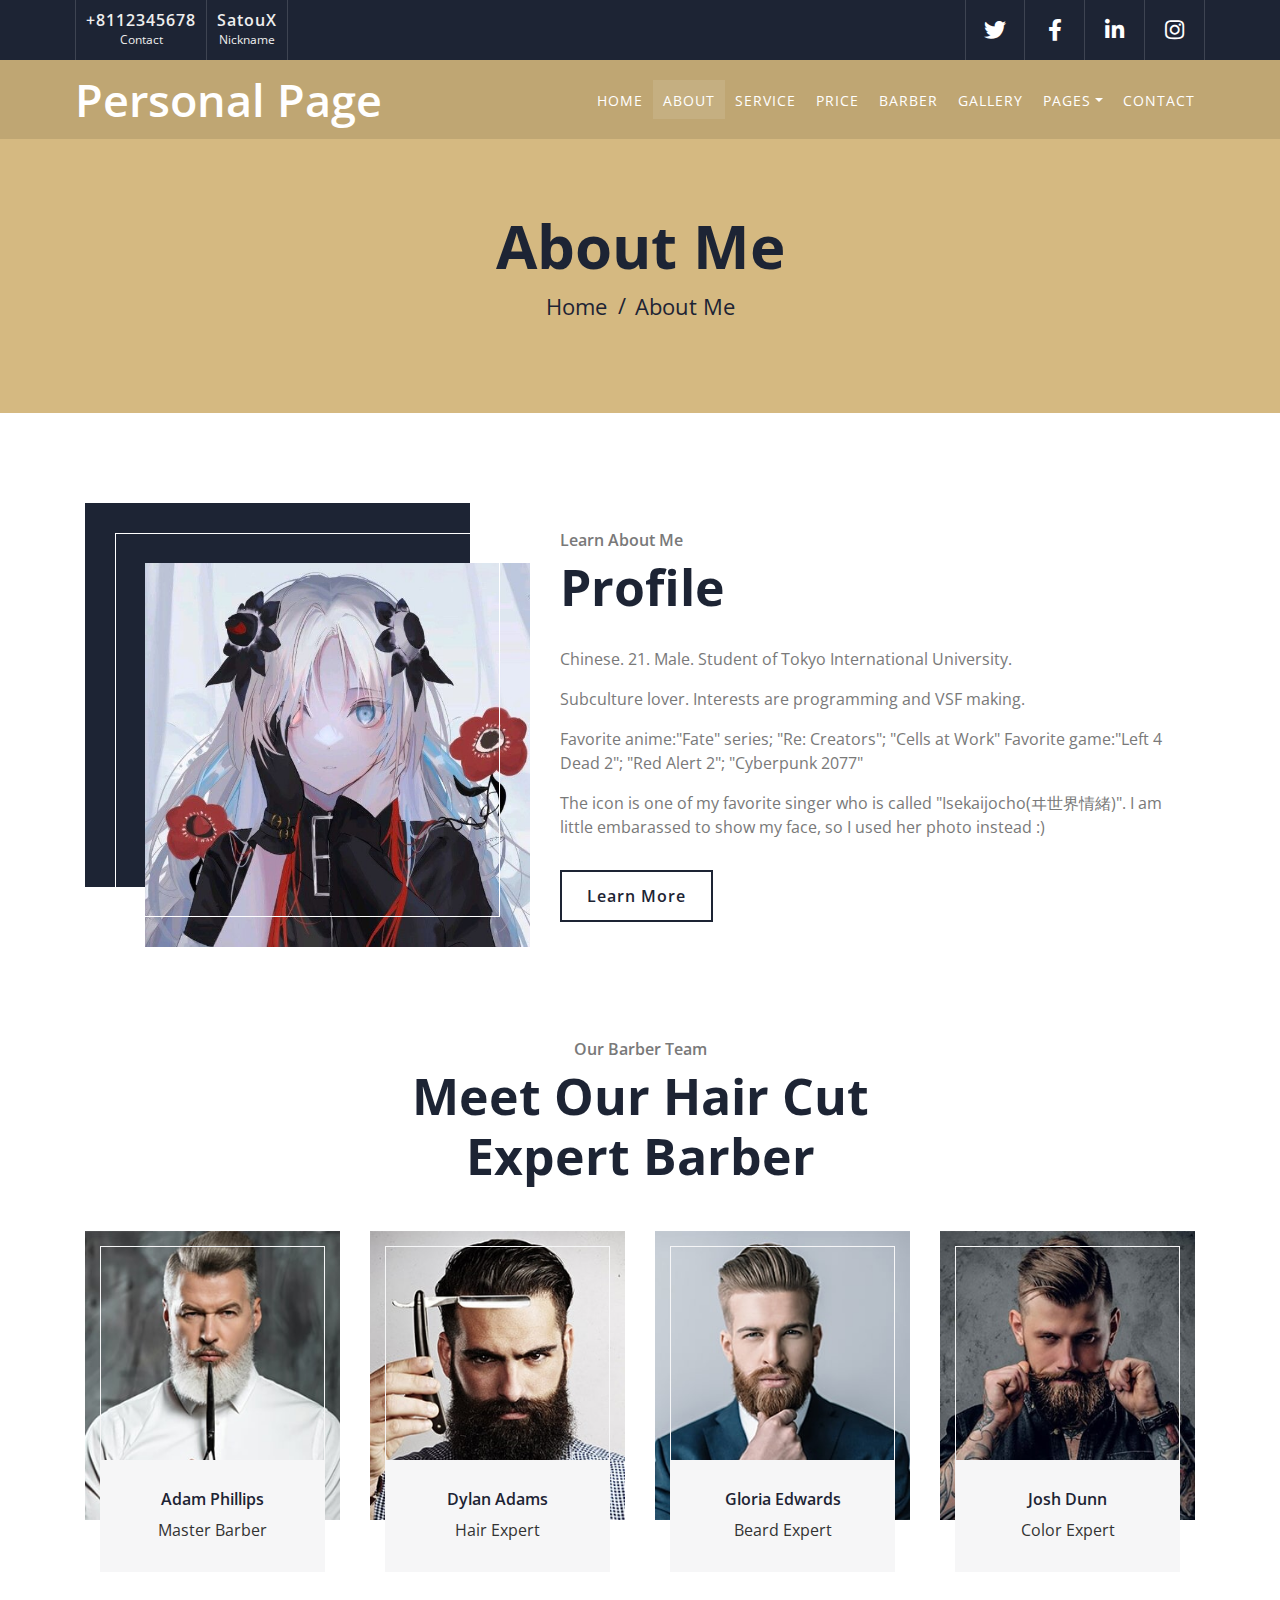
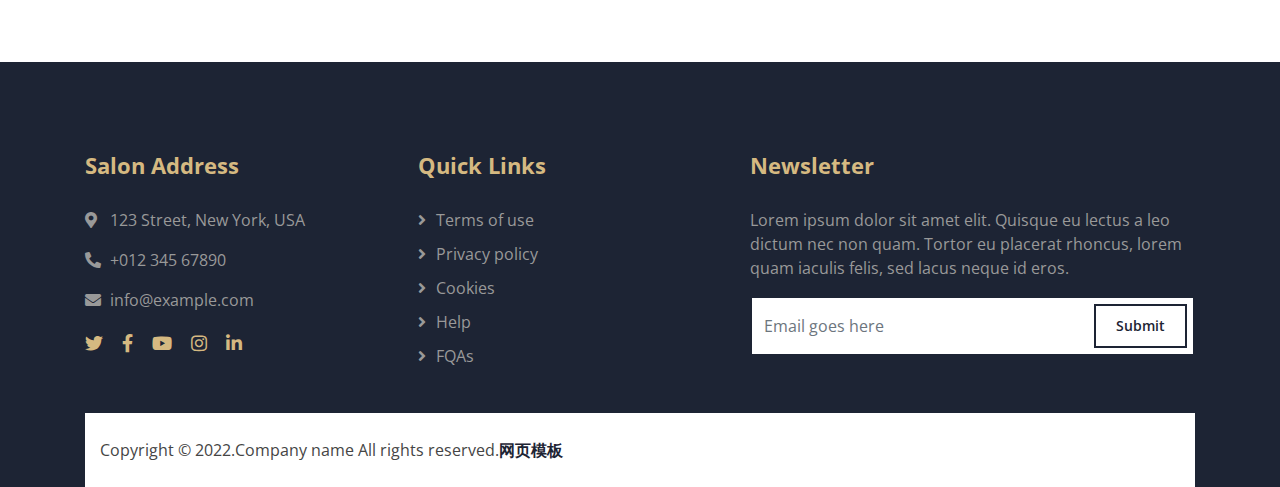
==== about.html @ 552165d1 "Sa" ====
<!DOCTYPE html>
<html lang="en">
<head>
<meta charset="utf-8">
<title>The more details about me.</title>
<meta content="width=device-width, initial-scale=1.0" name="viewport">
<meta content="Free Website Template" name="keywords">
<meta content="Free Website Template" name="description">



<link href="static/css/css2.css" rel="stylesheet">

<link href="static/css/bootstrap.min.css" rel="stylesheet">
<link href="static/css/all.min.css" rel="stylesheet">
<link href="static/css/animate.min.css" rel="stylesheet">
<link href="static/css/owl.carousel.min.css" rel="stylesheet">
<link href="static/css/lightbox.min.css" rel="stylesheet">

<link href="static/css/style.css" rel="stylesheet">
</head>
<body>

<div class="top-bar d-none d-md-block">
<div class="container-fluid">
<div class="row">
<div class="col-md-6">
<div class="top-bar-left">
<div class="text">
<h2>+8112345678</h2>
<p>Contact</p>
</div>
<div class="text">
<h2>SatouX</h2>
<p>Nickname</p>
</div>
</div>
</div>
<div class="col-md-6">
<div class="top-bar-right">
<div class="social">
<a href=""><i class="fab fa-twitter"></i></a>
<a href=""><i class="fab fa-facebook-f"></i></a>
<a href=""><i class="fab fa-linkedin-in"></i></a>
<a href=""><i class="fab fa-instagram"></i></a>
</div>
</div>
</div>
</div>
</div>
</div>


<div class="navbar navbar-expand-lg bg-dark navbar-dark">
<div class="container-fluid">
<a href="index1.html" class="navbar-brand">Personal Page<span>  </span></a>
<button type="button" class="navbar-toggler" data-toggle="collapse" data-target="#navbarCollapse">
<span class="navbar-toggler-icon"></span>
</button>
<div class="collapse navbar-collapse justify-content-between" id="navbarCollapse">
<div class="navbar-nav ml-auto">
<a href="index.html" class="nav-item nav-link">Home</a>
<a href="" class="nav-item nav-link active">About</a>
<a href="service.html" class="nav-item nav-link">Service</a>
<a href="price.html" class="nav-item nav-link">Price</a>
<a href="team.html" class="nav-item nav-link">Barber</a>
<a href="portfolio.html" class="nav-item nav-link">Gallery</a>
<div class="nav-item dropdown">
<a href="#" class="nav-link dropdown-toggle" data-toggle="dropdown">Pages</a>
<div class="dropdown-menu">
<a href="blog.html" class="dropdown-item">Blog Page</a>
<a href="single.html" class="dropdown-item">Single Page</a>
 </div>
</div>
<a href="contact.html" class="nav-item nav-link">Contact</a>
</div>
</div>
</div>
</div>


<div class="page-header">
<div class="container">
<div class="row">
<div class="col-12">
<h2>About Me</h2>
</div>
<div class="col-12">
<a href="">Home</a>
<a href="">About Me</a>
</div>
</div>
</div>
</div>


<div class="about">
<div class="container">
<div class="row align-items-center">
<div class="col-lg-5 col-md-6">
<div class="about-img">
<img src="static/picture/about.jpg" alt="Image">
</div>
</div>
<div class="col-lg-7 col-md-6">
<div class="section-header text-left">
<p>Learn About Me</p>
<h2>Profile</h2>
</div>
<div class="about-text">
<p>
    Chinese. 21. Male. Student of Tokyo International University.
</p>
<p>
    Subculture lover. Interests are programming and VSF making.</p>
<p>
    Favorite anime:"Fate" series; "Re: Creators"; "Cells at Work"
    Favorite game:"Left 4 Dead 2"; "Red Alert 2"; "Cyberpunk 2077"
</p>
<p>
    The icon is one of my favorite singer who is called "Isekaijocho(ヰ世界情緒)". I am little embarassed to show my face, so I used her photo instead :)
</p>
<a class="btn" href="">Learn More</a>
</div>
</div>
</div>
</div>
</div>


<div class="team">
<div class="container">
<div class="section-header text-center">
<p>Our Barber Team</p>
<h2>Meet Our Hair Cut Expert Barber</h2>
</div>
<div class="row">
<div class="col-lg-3 col-md-6">
<div class="team-item">
<div class="team-img">
<img src="static/picture/team-1.jpg" alt="Team Image">
</div>
<div class="team-text">
<h2>Adam Phillips</h2>
<p>Master Barber</p>
</div>
</div>
</div>
<div class="col-lg-3 col-md-6">
<div class="team-item">
<div class="team-img">
<img src="static/picture/team-2.jpg" alt="Team Image">
</div>
<div class="team-text">
<h2>Dylan Adams</h2>
<p>Hair Expert</p>
</div>
</div>
</div>
<div class="col-lg-3 col-md-6">
<div class="team-item">
<div class="team-img">
<img src="static/picture/team-3.jpg" alt="Team Image">
</div>
<div class="team-text">
 <h2>Gloria Edwards</h2>
<p>Beard Expert</p>
</div>
</div>
</div>
<div class="col-lg-3 col-md-6">
<div class="team-item">
<div class="team-img">
<img src="static/picture/team-4.jpg" alt="Team Image">
</div>
<div class="team-text">
<h2>Josh Dunn</h2>
<p>Color Expert</p>
</div>
</div>
</div>
</div>
</div>
</div>


<div class="footer">
<div class="container">
<div class="row">
<div class="col-lg-7">
<div class="row">
<div class="col-md-6">
<div class="footer-contact">
<h2>Salon Address</h2>
<p><i class="fa fa-map-marker-alt"></i>123 Street, New York, USA</p>
<p><i class="fa fa-phone-alt"></i>+012 345 67890</p>
<p><i class="fa fa-envelope"></i><a href="email-protection.html" class="__cf_email__" data-cfemail="325b5c545d72574a535f425e571c515d5f">[email&#160;protected]</a></p>
<div class="footer-social">
<a href=""><i class="fab fa-twitter"></i></a>
<a href=""><i class="fab fa-facebook-f"></i></a>
<a href=""><i class="fab fa-youtube"></i></a>
<a href=""><i class="fab fa-instagram"></i></a>
<a href=""><i class="fab fa-linkedin-in"></i></a>
</div>
</div>
</div>
<div class="col-md-6">
<div class="footer-link">
<h2>Quick Links</h2>
<a href="">Terms of use</a>
<a href="">Privacy policy</a>
<a href="">Cookies</a>
<a href="">Help</a>
<a href="">FQAs</a>
</div>
</div>
</div>
</div>
<div class="col-lg-5">
<div class="footer-newsletter">
<h2>Newsletter</h2>
<p>
Lorem ipsum dolor sit amet elit. Quisque eu lectus a leo dictum nec non quam. Tortor eu placerat rhoncus, lorem quam iaculis felis, sed lacus neque id eros.
</p>
<div class="form">
<input class="form-control" placeholder="Email goes here">
<button class="btn">Submit</button>
</div>
</div>
</div>
</div>
</div>
<div class="container copyright">
<div class="row">
<div class="col-md-6">
<p>Copyright &copy; 2022.Company name All rights reserved.<a target="_blank" href="https://sc.chinaz.com/moban/">&#x7F51;&#x9875;&#x6A21;&#x677F;</a></p>
</div>
<div class="col-md-6">

</div>
</div>
</div>
</div>

<a href="#" class="back-to-top"><i class="fa fa-chevron-up"></i></a>

<script data-cfasync="false" src="static/js/email-decode.min.js"></script><script src="static/js/jquery-3.4.1.min.js" type="076e4a37d80a00ca6e8bc079-text/javascript"></script>
<script src="static/js/bootstrap.bundle.min.js" type="076e4a37d80a00ca6e8bc079-text/javascript"></script>
<script src="static/js/easing.min.js" type="076e4a37d80a00ca6e8bc079-text/javascript"></script>
<script src="static/js/owl.carousel.min.js" type="076e4a37d80a00ca6e8bc079-text/javascript"></script>
<script src="static/js/isotope.pkgd.min.js" type="076e4a37d80a00ca6e8bc079-text/javascript"></script>
<script src="static/js/lightbox.min.js" type="076e4a37d80a00ca6e8bc079-text/javascript"></script>

<script src="static/js/jqBootstrapValidation.min.js" type="076e4a37d80a00ca6e8bc079-text/javascript"></script>
<script src="static/js/contact.js" type="076e4a37d80a00ca6e8bc079-text/javascript"></script>

<script src="static/js/main.js" type="076e4a37d80a00ca6e8bc079-text/javascript"></script>
<script src="static/js/rocket-loader.min.js" data-cf-settings="076e4a37d80a00ca6e8bc079-|49" defer=""></script></body>
</html>
---- static/css/css2.css ----
/* cyrillic-ext */
@font-face {
  font-family: 'Open Sans';
  font-style: normal;
  font-weight: 300;
  font-stretch: 100%;
  font-display: swap;
  src: url(../font/memvYaGs126MiZpBA-UvWbX2vVnXBbObj2OVTSKmu1aB.woff2) format('woff2');
  unicode-range: U+0460-052F, U+1C80-1C88, U+20B4, U+2DE0-2DFF, U+A640-A69F, U+FE2E-FE2F;
}
/* cyrillic */
@font-face {
  font-family: 'Open Sans';
  font-style: normal;
  font-weight: 300;
  font-stretch: 100%;
  font-display: swap;
  src: url(../font/memvYaGs126MiZpBA-UvWbX2vVnXBbObj2OVTSumu1aB.woff2) format('woff2');
  unicode-range: U+0400-045F, U+0490-0491, U+04B0-04B1, U+2116;
}
/* greek-ext */
@font-face {
  font-family: 'Open Sans';
  font-style: normal;
  font-weight: 300;
  font-stretch: 100%;
  font-display: swap;
  src: url(../font/memvYaGs126MiZpBA-UvWbX2vVnXBbObj2OVTSOmu1aB.woff2) format('woff2');
  unicode-range: U+1F00-1FFF;
}
/* greek */
@font-face {
  font-family: 'Open Sans';
  font-style: normal;
  font-weight: 300;
  font-stretch: 100%;
  font-display: swap;
  src: url(../font/memvYaGs126MiZpBA-UvWbX2vVnXBbObj2OVTSymu1aB.woff2) format('woff2');
  unicode-range: U+0370-03FF;
}
/* hebrew */
@font-face {
  font-family: 'Open Sans';
  font-style: normal;
  font-weight: 300;
  font-stretch: 100%;
  font-display: swap;
  src: url(../font/memvYaGs126MiZpBA-UvWbX2vVnXBbObj2OVTS2mu1aB.woff2) format('woff2');
  unicode-range: U+0590-05FF, U+200C-2010, U+20AA, U+25CC, U+FB1D-FB4F;
}
/* vietnamese */
@font-face {
  font-family: 'Open Sans';
  font-style: normal;
  font-weight: 300;
  font-stretch: 100%;
  font-display: swap;
  src: url(../font/memvYaGs126MiZpBA-UvWbX2vVnXBbObj2OVTSCmu1aB.woff2) format('woff2');
  unicode-range: U+0102-0103, U+0110-0111, U+0128-0129, U+0168-0169, U+01A0-01A1, U+01AF-01B0, U+1EA0-1EF9, U+20AB;
}
/* latin-ext */
@font-face {
  font-family: 'Open Sans';
  font-style: normal;
  font-weight: 300;
  font-stretch: 100%;
  font-display: swap;
  src: url(../font/memvYaGs126MiZpBA-UvWbX2vVnXBbObj2OVTSGmu1aB.woff2) format('woff2');
  unicode-range: U+0100-024F, U+0259, U+1E00-1EFF, U+2020, U+20A0-20AB, U+20AD-20CF, U+2113, U+2C60-2C7F, U+A720-A7FF;
}
/* latin */
@font-face {
  font-family: 'Open Sans';
  font-style: normal;
  font-weight: 300;
  font-stretch: 100%;
  font-display: swap;
  src: url(../font/memvYaGs126MiZpBA-UvWbX2vVnXBbObj2OVTS-muw.woff2) format('woff2');
  unicode-range: U+0000-00FF, U+0131, U+0152-0153, U+02BB-02BC, U+02C6, U+02DA, U+02DC, U+2000-206F, U+2074, U+20AC, U+2122, U+2191, U+2193, U+2212, U+2215, U+FEFF, U+FFFD;
}
/* cyrillic-ext */
@font-face {
  font-family: 'Open Sans';
  font-style: normal;
  font-weight: 400;
  font-stretch: 100%;
  font-display: swap;
  src: url(../font/memvYaGs126MiZpBA-UvWbX2vVnXBbObj2OVTSKmu1aB.woff2) format('woff2');
  unicode-range: U+0460-052F, U+1C80-1C88, U+20B4, U+2DE0-2DFF, U+A640-A69F, U+FE2E-FE2F;
}
/* cyrillic */
@font-face {
  font-family: 'Open Sans';
  font-style: normal;
  font-weight: 400;
  font-stretch: 100%;
  font-display: swap;
  src: url(../font/memvYaGs126MiZpBA-UvWbX2vVnXBbObj2OVTSumu1aB.woff2) format('woff2');
  unicode-range: U+0400-045F, U+0490-0491, U+04B0-04B1, U+2116;
}
/* greek-ext */
@font-face {
  font-family: 'Open Sans';
  font-style: normal;
  font-weight: 400;
  font-stretch: 100%;
  font-display: swap;
  src: url(../font/memvYaGs126MiZpBA-UvWbX2vVnXBbObj2OVTSOmu1aB.woff2) format('woff2');
  unicode-range: U+1F00-1FFF;
}
/* greek */
@font-face {
  font-family: 'Open Sans';
  font-style: normal;
  font-weight: 400;
  font-stretch: 100%;
  font-display: swap;
  src: url(../font/memvYaGs126MiZpBA-UvWbX2vVnXBbObj2OVTSymu1aB.woff2) format('woff2');
  unicode-range: U+0370-03FF;
}
/* hebrew */
@font-face {
  font-family: 'Open Sans';
  font-style: normal;
  font-weight: 400;
  font-stretch: 100%;
  font-display: swap;
  src: url(../font/memvYaGs126MiZpBA-UvWbX2vVnXBbObj2OVTS2mu1aB.woff2) format('woff2');
  unicode-range: U+0590-05FF, U+200C-2010, U+20AA, U+25CC, U+FB1D-FB4F;
}
/* vietnamese */
@font-face {
  font-family: 'Open Sans';
  font-style: normal;
  font-weight: 400;
  font-stretch: 100%;
  font-display: swap;
  src: url(../font/memvYaGs126MiZpBA-UvWbX2vVnXBbObj2OVTSCmu1aB.woff2) format('woff2');
  unicode-range: U+0102-0103, U+0110-0111, U+0128-0129, U+0168-0169, U+01A0-01A1, U+01AF-01B0, U+1EA0-1EF9, U+20AB;
}
/* latin-ext */
@font-face {
  font-family: 'Open Sans';
  font-style: normal;
  font-weight: 400;
  font-stretch: 100%;
  font-display: swap;
  src: url(../font/memvYaGs126MiZpBA-UvWbX2vVnXBbObj2OVTSGmu1aB.woff2) format('woff2');
  unicode-range: U+0100-024F, U+0259, U+1E00-1EFF, U+2020, U+20A0-20AB, U+20AD-20CF, U+2113, U+2C60-2C7F, U+A720-A7FF;
}
/* latin */
@font-face {
  font-family: 'Open Sans';
  font-style: normal;
  font-weight: 400;
  font-stretch: 100%;
  font-display: swap;
  src: url(../font/memvYaGs126MiZpBA-UvWbX2vVnXBbObj2OVTS-muw.woff2) format('woff2');
  unicode-range: U+0000-00FF, U+0131, U+0152-0153, U+02BB-02BC, U+02C6, U+02DA, U+02DC, U+2000-206F, U+2074, U+20AC, U+2122, U+2191, U+2193, U+2212, U+2215, U+FEFF, U+FFFD;
}
/* cyrillic-ext */
@font-face {
  font-family: 'Open Sans';
  font-style: normal;
  font-weight: 600;
  font-stretch: 100%;
  font-display: swap;
  src: url(../font/memvYaGs126MiZpBA-UvWbX2vVnXBbObj2OVTSKmu1aB.woff2) format('woff2');
  unicode-range: U+0460-052F, U+1C80-1C88, U+20B4, U+2DE0-2DFF, U+A640-A69F, U+FE2E-FE2F;
}
/* cyrillic */
@font-face {
  font-family: 'Open Sans';
  font-style: normal;
  font-weight: 600;
  font-stretch: 100%;
  font-display: swap;
  src: url(../font/memvYaGs126MiZpBA-UvWbX2vVnXBbObj2OVTSumu1aB.woff2) format('woff2');
  unicode-range: U+0400-045F, U+0490-0491, U+04B0-04B1, U+2116;
}
/* greek-ext */
@font-face {
  font-family: 'Open Sans';
  font-style: normal;
  font-weight: 600;
  font-stretch: 100%;
  font-display: swap;
  src: url(../font/memvYaGs126MiZpBA-UvWbX2vVnXBbObj2OVTSOmu1aB.woff2) format('woff2');
  unicode-range: U+1F00-1FFF;
}
/* greek */
@font-face {
  font-family: 'Open Sans';
  font-style: normal;
  font-weight: 600;
  font-stretch: 100%;
  font-display: swap;
  src: url(../font/memvYaGs126MiZpBA-UvWbX2vVnXBbObj2OVTSymu1aB.woff2) format('woff2');
  unicode-range: U+0370-03FF;
}
/* hebrew */
@font-face {
  font-family: 'Open Sans';
  font-style: normal;
  font-weight: 600;
  font-stretch: 100%;
  font-display: swap;
  src: url(../font/memvYaGs126MiZpBA-UvWbX2vVnXBbObj2OVTS2mu1aB.woff2) format('woff2');
  unicode-range: U+0590-05FF, U+200C-2010, U+20AA, U+25CC, U+FB1D-FB4F;
}
/* vietnamese */
@font-face {
  font-family: 'Open Sans';
  font-style: normal;
  font-weight: 600;
  font-stretch: 100%;
  font-display: swap;
  src: url(../font/memvYaGs126MiZpBA-UvWbX2vVnXBbObj2OVTSCmu1aB.woff2) format('woff2');
  unicode-range: U+0102-0103, U+0110-0111, U+0128-0129, U+0168-0169, U+01A0-01A1, U+01AF-01B0, U+1EA0-1EF9, U+20AB;
}
/* latin-ext */
@font-face {
  font-family: 'Open Sans';
  font-style: normal;
  font-weight: 600;
  font-stretch: 100%;
  font-display: swap;
  src: url(../font/memvYaGs126MiZpBA-UvWbX2vVnXBbObj2OVTSGmu1aB.woff2) format('woff2');
  unicode-range: U+0100-024F, U+0259, U+1E00-1EFF, U+2020, U+20A0-20AB, U+20AD-20CF, U+2113, U+2C60-2C7F, U+A720-A7FF;
}
/* latin */
@font-face {
  font-family: 'Open Sans';
  font-style: normal;
  font-weight: 600;
  font-stretch: 100%;
  font-display: swap;
  src: url(../font/memvYaGs126MiZpBA-UvWbX2vVnXBbObj2OVTS-muw.woff2) format('woff2');
  unicode-range: U+0000-00FF, U+0131, U+0152-0153, U+02BB-02BC, U+02C6, U+02DA, U+02DC, U+2000-206F, U+2074, U+20AC, U+2122, U+2191, U+2193, U+2212, U+2215, U+FEFF, U+FFFD;
}
/* cyrillic-ext */
@font-face {
  font-family: 'Open Sans';
  font-style: normal;
  font-weight: 700;
  font-stretch: 100%;
  font-display: swap;
  src: url(../font/memvYaGs126MiZpBA-UvWbX2vVnXBbObj2OVTSKmu1aB.woff2) format('woff2');
  unicode-range: U+0460-052F, U+1C80-1C88, U+20B4, U+2DE0-2DFF, U+A640-A69F, U+FE2E-FE2F;
}
/* cyrillic */
@font-face {
  font-family: 'Open Sans';
  font-style: normal;
  font-weight: 700;
  font-stretch: 100%;
  font-display: swap;
  src: url(../font/memvYaGs126MiZpBA-UvWbX2vVnXBbObj2OVTSumu1aB.woff2) format('woff2');
  unicode-range: U+0400-045F, U+0490-0491, U+04B0-04B1, U+2116;
}
/* greek-ext */
@font-face {
  font-family: 'Open Sans';
  font-style: normal;
  font-weight: 700;
  font-stretch: 100%;
  font-display: swap;
  src: url(../font/memvYaGs126MiZpBA-UvWbX2vVnXBbObj2OVTSOmu1aB.woff2) format('woff2');
  unicode-range: U+1F00-1FFF;
}
/* greek */
@font-face {
  font-family: 'Open Sans';
  font-style: normal;
  font-weight: 700;
  font-stretch: 100%;
  font-display: swap;
  src: url(../font/memvYaGs126MiZpBA-UvWbX2vVnXBbObj2OVTSymu1aB.woff2) format('woff2');
  unicode-range: U+0370-03FF;
}
/* hebrew */
@font-face {
  font-family: 'Open Sans';
  font-style: normal;
  font-weight: 700;
  font-stretch: 100%;
  font-display: swap;
  src: url(../font/memvYaGs126MiZpBA-UvWbX2vVnXBbObj2OVTS2mu1aB.woff2) format('woff2');
  unicode-range: U+0590-05FF, U+200C-2010, U+20AA, U+25CC, U+FB1D-FB4F;
}
/* vietnamese */
@font-face {
  font-family: 'Open Sans';
  font-style: normal;
  font-weight: 700;
  font-stretch: 100%;
  font-display: swap;
  src: url(../font/memvYaGs126MiZpBA-UvWbX2vVnXBbObj2OVTSCmu1aB.woff2) format('woff2');
  unicode-range: U+0102-0103, U+0110-0111, U+0128-0129, U+0168-0169, U+01A0-01A1, U+01AF-01B0, U+1EA0-1EF9, U+20AB;
}
/* latin-ext */
@font-face {
  font-family: 'Open Sans';
  font-style: normal;
  font-weight: 700;
  font-stretch: 100%;
  font-display: swap;
  src: url(../font/memvYaGs126MiZpBA-UvWbX2vVnXBbObj2OVTSGmu1aB.woff2) format('woff2');
  unicode-range: U+0100-024F, U+0259, U+1E00-1EFF, U+2020, U+20A0-20AB, U+20AD-20CF, U+2113, U+2C60-2C7F, U+A720-A7FF;
}
/* latin */
@font-face {
  font-family: 'Open Sans';
  font-style: normal;
  font-weight: 700;
  font-stretch: 100%;
  font-display: swap;
  src: url(../font/memvYaGs126MiZpBA-UvWbX2vVnXBbObj2OVTS-muw.woff2) format('woff2');
  unicode-range: U+0000-00FF, U+0131, U+0152-0153, U+02BB-02BC, U+02C6, U+02DA, U+02DC, U+2000-206F, U+2074, U+20AC, U+2122, U+2191, U+2193, U+2212, U+2215, U+FEFF, U+FFFD;
}
/* cyrillic-ext */
@font-face {
  font-family: 'Open Sans';
  font-style: normal;
  font-weight: 800;
  font-stretch: 100%;
  font-display: swap;
  src: url(../font/memvYaGs126MiZpBA-UvWbX2vVnXBbObj2OVTSKmu1aB.woff2) format('woff2');
  unicode-range: U+0460-052F, U+1C80-1C88, U+20B4, U+2DE0-2DFF, U+A640-A69F, U+FE2E-FE2F;
}
/* cyrillic */
@font-face {
  font-family: 'Open Sans';
  font-style: normal;
  font-weight: 800;
  font-stretch: 100%;
  font-display: swap;
  src: url(../font/memvYaGs126MiZpBA-UvWbX2vVnXBbObj2OVTSumu1aB.woff2) format('woff2');
  unicode-range: U+0400-045F, U+0490-0491, U+04B0-04B1, U+2116;
}
/* greek-ext */
@font-face {
  font-family: 'Open Sans';
  font-style: normal;
  font-weight: 800;
  font-stretch: 100%;
  font-display: swap;
  src: url(../font/memvYaGs126MiZpBA-UvWbX2vVnXBbObj2OVTSOmu1aB.woff2) format('woff2');
  unicode-range: U+1F00-1FFF;
}
/* greek */
@font-face {
  font-family: 'Open Sans';
  font-style: normal;
  font-weight: 800;
  font-stretch: 100%;
  font-display: swap;
  src: url(../font/memvYaGs126MiZpBA-UvWbX2vVnXBbObj2OVTSymu1aB.woff2) format('woff2');
  unicode-range: U+0370-03FF;
}
/* hebrew */
@font-face {
  font-family: 'Open Sans';
  font-style: normal;
  font-weight: 800;
  font-stretch: 100%;
  font-display: swap;
  src: url(../font/memvYaGs126MiZpBA-UvWbX2vVnXBbObj2OVTS2mu1aB.woff2) format('woff2');
  unicode-range: U+0590-05FF, U+200C-2010, U+20AA, U+25CC, U+FB1D-FB4F;
}
/* vietnamese */
@font-face {
  font-family: 'Open Sans';
  font-style: normal;
  font-weight: 800;
  font-stretch: 100%;
  font-display: swap;
  src: url(../font/memvYaGs126MiZpBA-UvWbX2vVnXBbObj2OVTSCmu1aB.woff2) format('woff2');
  unicode-range: U+0102-0103, U+0110-0111, U+0128-0129, U+0168-0169, U+01A0-01A1, U+01AF-01B0, U+1EA0-1EF9, U+20AB;
}
/* latin-ext */
@font-face {
  font-family: 'Open Sans';
  font-style: normal;
  font-weight: 800;
  font-stretch: 100%;
  font-display: swap;
  src: url(../font/memvYaGs126MiZpBA-UvWbX2vVnXBbObj2OVTSGmu1aB.woff2) format('woff2');
  unicode-range: U+0100-024F, U+0259, U+1E00-1EFF, U+2020, U+20A0-20AB, U+20AD-20CF, U+2113, U+2C60-2C7F, U+A720-A7FF;
}
/* latin */
@font-face {
  font-family: 'Open Sans';
  font-style: normal;
  font-weight: 800;
  font-stretch: 100%;
  font-display: swap;
  src: url(../font/memvYaGs126MiZpBA-UvWbX2vVnXBbObj2OVTS-muw.woff2) format('woff2');
  unicode-range: U+0000-00FF, U+0131, U+0152-0153, U+02BB-02BC, U+02C6, U+02DA, U+02DC, U+2000-206F, U+2074, U+20AC, U+2122, U+2191, U+2193, U+2212, U+2215, U+FEFF, U+FFFD;
}
---- static/css/style.css ----
/*******************************/
/********* General CSS *********/
/*******************************/
body {
    color: #797979;
    background: #ffffff;
    font-family: 'Open Sans', sans-serif;
}

h1,
h2, 
h3, 
h4,
h5, 
h6 {
    color: #1d2434;
}

a {
    color: #454545;
    transition: .3s;
}

a:hover,
a:active,
a:focus {
    color: #D5B981;
    outline: none;
    text-decoration: none;
}

.btn:focus,
.form-control:focus {
    box-shadow: none;
}

.container-fluid {
    max-width: 1366px;
}

.back-to-top {
    position: fixed;
    display: none;
    background: #D5B981;
    width: 44px;
    height: 44px;
    text-align: center;
    line-height: 1;
    font-size: 22px;
    right: 15px;
    bottom: 15px;
    transition: background 0.5s;
    z-index: 9;
}

.back-to-top:hover {
    background: #1d2434;
}

.back-to-top:hover i {
    color: #D5B981;
}

.back-to-top i {
    color: #1d2434;
    padding-top: 10px;
}


/**********************************/
/********** Top Bar CSS ***********/
/**********************************/
.top-bar {
    position: relative;
    height: 60px;
    background: #1d2434;
}

.top-bar .top-bar-left {
    display: flex;
    align-items: center;
    justify-content: flex-start;
}

.top-bar .top-bar-right {
    display: flex;
    align-items: center;
    justify-content: flex-end;
}

.top-bar .text {
    display: flex;
    align-items: center;
    justify-content: center;
    flex-direction: column;
    height: 60px;
    padding: 0 10px;
    text-align: center;
    border-left: 1px solid rgba(255, 255, 255, .15);
}

.top-bar .text:last-child {
    border-right: 1px solid rgba(255, 255, 255, .15);
}

.top-bar .text h2 {
    color: #eeeeee;
    font-weight: 600;
    font-size: 16px;
    letter-spacing: 1px;
    margin: 0;
}

.top-bar .text p {
    color: #eeeeee;
    font-size: 12px;
    font-weight: 400;
    margin: 0;
}

.top-bar .social {
    display: flex;
    height: 60px;
    font-size: 0;
    justify-content: flex-end;
}

.top-bar .social a {
    display: flex;
    align-items: center;
    justify-content: center;
    width: 60px;
    height: 100%;
    font-size: 22px;
    color: #ffffff;
    border-right: 1px solid rgba(255, 255, 255, .15);
}

.top-bar .social a:first-child {
    border-left: 1px solid rgba(255, 255, 255, .15);
}

.top-bar .social a:hover {
    color: #D5B981;
    background: #ffffff;
}

@media (min-width: 992px) {
    .top-bar {
        padding: 0 60px;
    }
}


/**********************************/
/*********** Nav Bar CSS **********/
/**********************************/
.navbar {
    position: relative;
    transition: .5s;
    z-index: 999;
}

.navbar.nav-sticky {
    position: fixed;
    top: 0;
    width: 100%;
    box-shadow: 0 2px 5px rgba(0, 0, 0, .3);
}

.navbar .navbar-brand {
    margin: 0;
    color: #ffffff;
    font-size: 45px;
    line-height: 0px;
    font-weight: 600;
}

.navbar .navbar-brand span {
    font-weight: 800;
}

.navbar .navbar-brand img {
    max-width: 100%;
    max-height: 40px;
}

.navbar-dark .navbar-nav .nav-link,
.navbar-dark .navbar-nav .nav-link:focus,
.navbar-dark .navbar-nav .nav-link:hover,
.navbar-dark .navbar-nav .nav-link.active {
    padding: 10px 10px 8px 10px;
    color: #ffffff;
}

.navbar-dark .navbar-nav .nav-link:hover,
.navbar-dark .navbar-nav .nav-link.active {
    background: rgba(256, 256, 256, .1);
    transition: none;
}

.navbar .dropdown-menu {
    margin-top: 0;
    border: 0;
    border-radius: 0;
    background: #f8f9fa;
}

@media (min-width: 992px) {
    .navbar {
        position: absolute;
        width: 100%;
        top: 60px;
        padding: 20px 60px;
        background: rgba(0, 0, 0, .1) !important;
        z-index: 9;
    }
    
    .navbar.nav-sticky {
        padding: 10px 60px;
        background: #1d2434 !important;
    }
    
    .navbar a.nav-link {
        padding: 8px 15px;
        font-size: 14px;
        letter-spacing: 1px;
        text-transform: uppercase;
    }
}

@media (max-width: 991.98px) {   
    .navbar {
        padding: 15px;
        background: #1d2434 !important;
    }
    
    .navbar a.nav-link {
        padding: 5px;
    }
    
    .navbar .dropdown-menu {
        box-shadow: none;
    }
}


/*******************************/
/********** Hero CSS ***********/
/*******************************/
.hero {
    position: relative;
    width: 100%;
    margin-bottom: 45px;
    height: calc(100vh - 60px);
    background: #D5B981;
    overflow: hidden;
}

.hero .container-fluid {
    padding: 0;
}

.hero .hero-image {
    position: relative;
    text-align: right;
}

.hero .hero-image img {
    max-width: 80%;
    max-height: 80%;
}

.hero .hero-text {
    position: relative;
    padding-left: 75px;
    height: calc(100vh - 60px);
    display: flex;
    align-items: flex-start;
    justify-content: center;
    flex-direction: column;
}

.hero .hero-text h1 {
    color: #1d2434;
    font-size: 50px;
    font-weight: 700;
    margin-bottom: 20px;
}

.hero .hero-text p {
    color: #1d2434;
    font-size: 18px;
    margin-bottom: 25px;
}

.hero .hero-text .btn {
    padding: 15px 30px;
    font-size: 16px;
    font-weight: 600;
    letter-spacing: 1px;
    color: #1d2434;
    background: none;
    border: 2px solid #1d2434;
    border-radius: 0;
    transition: .3s;
}

.hero .hero-text .btn:hover {
    color: #D5B981;
    background: #1d2434;
}

.hero .btn-play {
    position: absolute;
    z-index: 1;
    top: 80%;
    left: 50%;
    transform: translateX(-50%) translateY(-50%);
    box-sizing: content-box;
    display: block;
    width: 32px;
    height: 44px;
    border-radius: 50%;
    border: none;
    outline: none;
    padding: 18px 20px 18px 28px;
}

.hero .btn-play:before {
    content: "";
    position: absolute;
    z-index: 0;
    left: 50%;
    top: 50%;
    transform: translateX(-50%) translateY(-50%);
    display: block;
    width: 80px;
    height: 80px;
    background: #1D2434;
    border-radius: 50%;
    animation: pulse-border 1500ms ease-out infinite;
}

.hero .btn-play:after {
    content: "";
    position: absolute;
    z-index: 1;
    left: 50%;
    top: 50%;
    transform: translateX(-50%) translateY(-50%);
    display: block;
    width: 80px;
    height: 80px;
    background: #1D2434;
    border-radius: 50%;
    transition: all 200ms;
}

.hero .btn-play:hover:after {
    background-color: darken(#1D2434, 10%);
}

.hero .btn-play img {
    position: relative;
    z-index: 3;
    max-width: 100%;
    width: auto;
    height: auto;
}

.hero .btn-play span {
    display: block;
    position: relative;
    z-index: 3;
    width: 0;
    height: 0;
    border-left: 32px solid #ffffff;
    border-top: 22px solid transparent;
    border-bottom: 22px solid transparent;
}

@keyframes pulse-border {
  0% {
    transform: translateX(-50%) translateY(-50%) translateZ(0) scale(1);
    opacity: 1;
  }
  100% {
    transform: translateX(-50%) translateY(-50%) translateZ(0) scale(1.5);
    opacity: 0;
  }
}

#videoModal .modal-dialog {
    position: relative;
    max-width: 800px;
    margin: 60px auto;
}

#videoModal .modal-body {
    position: relative;
    padding: 0px;
}

#videoModal .close {
    position: absolute;
    right: 0px;
    top: -12px;
    z-index: 999;
    font-size: 50px;
    font-weight: normal;
    color: #ffffff;
    opacity: 1;
}

@media (max-width: 991.98px) {
    .hero .hero-text {
        padding-left: 15px;
    }
    
    .hero .hero-text h1 {
        font-size: 35px;
    }
    
    .hero .hero-text p {
        font-size: 16px;
    }
    
    .hero .hero-text .btn {
        padding: 12px 30px;
        font-size: 15px;
        letter-spacing: 0;
    }
}

@media (max-width: 767.98px) {
    .hero .hero-text h1 {
        font-size: 30px;
        font-weight: 600;
    }
    
    .hero .hero-text p {
        font-size: 14px;
    }
    
    .hero .hero-text .btn {
        padding: 10px 25px;
        font-size: 15px;
        font-weight: 400;
        letter-spacing: 0;
    }
}

@media (max-width: 575.98px) {
    .hero .hero-text h1 {
        font-size: 25px;
        font-weight: 600;
    }
    
    .hero .hero-text p {
        font-size: 14px;
    }
    
    .hero .hero-text .btn {
        padding: 8px 20px;
        font-size: 14px;
        font-weight: 400;
        letter-spacing: 0;
    }
}


/*******************************/
/******* Page Header CSS *******/
/*******************************/
.page-header {
    position: relative;
    margin-bottom: 45px;
    padding: 150px 0 90px 0;
    text-align: center;
    background: #D5B981;
}

.page-header h2 {
    position: relative;
    color: #1d2434;
    font-size: 60px;
    font-weight: 700;
}

.page-header a {
    position: relative;
    padding: 0 12px;
    font-size: 22px;
    color: #1d2434;
}

.page-header a:hover {
    color: #ffffff;
}

.page-header a::after {
    position: absolute;
    content: "/";
    width: 8px;
    height: 8px;
    top: -2px;
    right: -7px;
    text-align: center;
    color: #1d2434;
}

.page-header a:last-child::after {
    display: none;
}

@media (max-width: 767.98px) {
    .page-header h2 {
        font-size: 35px;
    }
    
    .page-header a {
        font-size: 18px;
    }
}


/*******************************/
/******* Section Header ********/
/*******************************/
.section-header {
    position: relative;
    max-width: 600px;
    margin: 0 auto;
    margin-bottom: 45px;
}

.section-header p {
    margin-bottom: 5px;
    position: relative;
    font-size: 16px;
    font-weight: 600;
}

.section-header h2 {
    margin: 0;
    position: relative;
    font-size: 50px;
    font-weight: 700;
}

@media (max-width: 767.98px) {
    .section-header h2 {
        font-size: 30px;
    }
}


/*******************************/
/********** About CSS **********/
/*******************************/
.about {
    position: relative;
    width: 100%;
    padding: 45px 0;
}

.about .section-header {
    margin-bottom: 30px;
    margin-left: 0;
}

.about .about-img {
    position: relative;
    height: 100%;
    margin: 60px 0 0 60px;
}

.about .about-img img {
    position: relative;
    width: 100%;
    height: 100%;
    object-fit: cover;
    z-index: 1;
}

.about .about-img::before {
    position: absolute;
    content: "";
    top: -60px;
    right: 60px;
    bottom: 60px;
    left: -60px;
    background: #1d2434;
    z-index: 0;
}

.about .about-img::after {
    position: absolute;
    content: "";
    top: -30px;
    right: 30px;
    bottom: 30px;
    left: -30px;
    background: transparent;
    border: 1px solid #ffffff;
    z-index: 2;
}

.about .about-text p {
    font-size: 16px;
}

.about .about-text a.btn {
    position: relative;
    margin-top: 15px;
    padding: 12px 25px;
    font-size: 16px;
    font-weight: 600;
    letter-spacing: 1px;
    color: #1d2434;
    border: 2px solid #1d2434;
    border-radius: 0;
    background: none;
    transition: .3s;
}

.about .about-text a.btn:hover {
    color: #D5B981;
    background: #1d2434;
}

@media (max-width: 767.98px) {
    .about .about-img {
        margin-bottom: 30px;
        height: auto;
    }
}


/*******************************/
/********* Service CSS *********/
/*******************************/
.service {
    position: relative;
    width: 100%;
    padding: 45px 0 15px 0;
}

.service .service-item {
    position: relative;
    width: 100%;
    text-align: center;
    align-items:center;
    margin-bottom: 30px;
    background: rgba(29, 36, 52, .04);
}

.service .service-img {
    position: relative;
    width: 100%;
}

.service .service-img img {
    position: relative;
    width: 100%;
    height: 100%;
    object-fit: cover;
}

.service .service-img::after {
    position: absolute;
    content: "";
    top: 15px;
    right: 15px;
    bottom: 15px;
    left: 15px;
    background: transparent;
    border: 1px solid #ffffff;
    z-index: 1;
}

.service .service-item h3 {
    margin: 0;
    padding: 25px 15px 15px 15px;
    font-size: 25px;
    font-weight: 700;
}

.service .service-item p {
    margin: 0;
    padding: 0 25px 25px 25px;
    font-size: 16px;
}

.service .service-item a.btn {
    position: relative;
    margin-bottom: 30px;
    padding: 10px 20px;
    font-size: 14px;
    font-weight: 600;
    color: #1d2434;
    border: 2px solid #1d2434;
    border-radius: 0;
    background: none;
    transition: .3s;
}

.service .service-item:hover a.btn {
    color: #D5B981;
    background: #1d2434;
    border-color: #1d2434;
}


/*******************************/
/********* Pricing CSS *********/
/*******************************/
.price {
    position: relative;
    width: 100%;
    padding: 45px 0 15px 0;
}

.price .price-item {
    position: relative;
    width: 100%;
    display: flex;
    align-items: center;
    justify-content: flex-start;
    flex-direction: row;
    margin-bottom: 30px;
    background: rgba(29, 36, 52, .04);
    transition: .3s;
}

.price .price-item:hover {
    background: #D5B981;
}

.price .price-img {
    position: relative;
    width: 100px;
}

.price .price-img img {
    width: 100%;
}

.price .price-img::after {
    position: absolute;
    content: "";
    top: 10px;
    right: 10px;
    bottom: 10px;
    left: 10px;
    background: transparent;
    border: 1px solid #ffffff;
    z-index: 1;
}

.price .price-text {
    position: relative;
    padding: 0 15px;
    width: calc(100% - 100px);
    overflow: hidden;
}

.price .price-text h2 {
    position: relative;
    margin-bottom: 8px;
    font-size: 16px;
    font-weight: 600;
    white-space: nowrap;
}

.price .price-text h3 {
    position: relative;
    margin: 0;
    font-size: 16px;
    font-weight: 400;
    color: #333333;
}


/*******************************/
/*********** Team CSS **********/
/*******************************/
.team {
    position: relative;
    width: 100%;
    padding: 45px 0 15px 0;
}

.team .team-item {
    margin-bottom: 30px;
}

.team .team-img {
    position: relative;
}

.team .team-img::after {
    position: absolute;
    content: "";
    top: 15px;
    right: 15px;
    bottom: 15px;
    left: 15px;
    background: transparent;
    border: 1px solid #F6F6F7;
    transition: .3s;
    z-index: 1;
}

.team .team-img img {
    width: 100%;
}

.team .team-text {
    position: relative;
    margin: -60px 15px 0 15px;
    padding: 30px 15px;
    text-align: center;
    background: #F6F6F7;
    transition: .3s;
    z-index: 2;
}

.team .team-text h2 {
    font-size: 16px;
    font-weight: 600;
}

.team .team-text p {
    margin: 0;
    color: #333333;
}

.team .team-item:hover .team-text {
    background: #D5B981;
}

.team .team-item:hover .team-img::after {
    border-color: #D5B981;
}


/*******************************/
/******* Testimonial CSS *******/
/*******************************/
.testimonial {
    position: relative;
    margin: 45px 0;
    padding: 120px 0;
    background: linear-gradient(rgba(29, 36, 52, 1), rgba(29, 36, 52, .5), rgba(29, 36, 52, 1)), url(../image/testimonial-bg.jpg);
    background-position: center;
    background-repeat: no-repeat;
    background-size: cover;
}

.testimonial .container {
    max-width: 700px;
}

.testimonial .testimonials-carousel {
    position: relative;
    width: 100%;
}

.testimonial .testimonial-item {
    position: relative;
    width: 100%;
    display: flex;
    align-items: flex-start;
    justify-content: center;
    flex-direction: column;
    overflow: hidden;
}

.testimonial .testimonial-item img {
    width: 60px;
    border-radius: 60px;
    margin-bottom: 25px;
}

.testimonial .testimonial-item p {
    color: #ffffff;
    font-size: 16px;
    margin-bottom: 20px;
}

.testimonial .testimonial-item h2 {
    color: #D5B981;
    font-size: 18px;
    font-weight: 700;
    margin-bottom: 5px;
}

.testimonial .testimonial-item h3 {
    color: #999999;
    font-size: 16px;
    font-weight: 300;
    margin: 0;
}

.testimonial .owl-nav {
    width: 135px;
    margin-top: 45px;
    display: flex;
}

.testimonial .owl-nav .owl-prev,
.testimonial .owl-nav .owl-next {
    width: 60px;
    height: 60px;
    display: flex;
    align-items: center;
    justify-content: center;
    color: #D5B981;
    background: #1d2434;
    font-size: 22px;
    transition: .3s;
}

.testimonial .owl-nav .owl-next {
    margin-left: 15px;
}

.testimonial .owl-nav .owl-prev:hover,
.testimonial .owl-nav .owl-next:hover {
    color: #1d2434;
    background: #D5B981;
}


/*******************************/
/*********** Blog CSS **********/
/*******************************/
.blog {
    position: relative;
    width: 100%;
    padding: 45px 0;
}

.blog .blog-carousel {
    position: relative;
    width: calc(100% + 30px);
    left: -15px;
    right: -15px;
}

.blog .blog-item {
    position: relative;
    margin: 0 15px;
    background: rgba(29, 36, 52, .04);
    overflow: hidden;
}

.blog .blog-page .blog-item {
    margin: 0 0 30px 0;
}

.blog .blog-img {
    position: relative;
    width: 100%;
}

.blog .blog-img::after {
    position: absolute;
    content: "";
    top: 15px;
    right: 15px;
    bottom: 15px;
    left: 15px;
    background: transparent;
    border: 1px solid #ffffff;
    z-index: 1;
}

.blog .blog-img img {
    width: 100%;
}

.blog .blog-meta {
    position: relative;
    padding: 20px 30px 12px 30px;
}

.blog .blog-meta * {
    display: inline-block;
    margin: 0;
    padding: 0;
    font-size: 14px;
    font-weight: 300;
    color: #797979;
}

.blog .blog-meta i {
    margin: 0 2px 0 10px;
}

.blog .blog-meta i:first-child {
    margin-left: 0;
}

.blog .blog-text {
    position: relative;
    padding: 0 30px 30px 30px;
}

.blog .blog-text h2 {
    font-size: 18px;
    font-weight: 600;
}

.blog .blog-text p {
    margin-bottom: 10px;
}

.blog .blog-item a.btn {
    padding: 0;
    font-size: 14px;
    font-weight: 700;
    text-transform: uppercase;
    color: #1d2434;
    transition: .3s;
}

.blog .blog-item a.btn i {
    margin-left: 5px;
}

.blog .blog-item a.btn:hover {
    color: #D5B981;
}

.blog .owl-nav {
    width: 150px;
    margin: 32px auto 0 auto;
    display: flex;
}

.blog .owl-nav .owl-prev,
.blog .owl-nav .owl-next {
    margin-left: 15px;
    width: 60px;
    height: 60px;
    display: flex;
    align-items: center;
    justify-content: center;
    color: #D5B981;
    background: #1d2434;
    font-size: 22px;
    transition: .3s;
}

.blog .owl-nav .owl-prev:hover,
.blog .owl-nav .owl-next:hover {
    color: #1d2434;
    background: #D5B981;
}

.blog .pagination .page-link {
    color: #1d2434;
    border-radius: 0;
    border-color: #1d2434;
}

.blog .pagination .page-link:hover,
.blog .pagination .page-item.active .page-link {
    color: #D5B981;
    background: #1d2434;
}

.blog .pagination .disabled .page-link {
    color: #999999;
}


/*******************************/
/******** Portfolio CSS ********/
/*******************************/
.portfolio {
    position: relative;
    padding: 45px 0 15px 0;
    background: #ffffff;
}

.portfolio #portfolio-flters {
    padding: 0;
    margin: -15px 0 25px 0;
    list-style: none;
    font-size: 0;
    text-align: center;
}

.portfolio #portfolio-flters li {
    cursor: pointer;
    display: inline-block;
    margin: 5px;
    padding: 8px 15px;
    color: #1d2434;
    font-size: 14px;
    font-weight: 600;
    border-radius: 0;
    background: none;
    border: 2px solid #1d2434;
    transition: .3s;
}

.portfolio #portfolio-flters li:hover,
.portfolio #portfolio-flters li.filter-active {
    background: #1d2434;
    color: #D5B981;
}

.portfolio .portfolio-item {
    position: relative;
    margin-bottom: 30px;
    overflow: hidden;
    transition: .3s;
}

.portfolio .portfolio-item:hover {
    margin-top: -10px;
}

.portfolio .portfolio-wrap {
    position: relative;
    width: 100%;
}

.portfolio .portfolio-wrap a::after {
    position: absolute;
    content: "";
    top: 30px;
    right: 30px;
    bottom: 30px;
    left: 30px;
    background: transparent;
    border: 1px solid #F6F6F7;
    transition: .3s;
    z-index: 1;
}

.portfolio .portfolio-wrap:hover a::after {
    border-color: #D5B981;
}

.portfolio img {
    position: relative;
    width: 100%; 
    height: 100%; 
    object-fit: cover;
}


/*******************************/
/********* Contact CSS *********/
/*******************************/
.contact {
    position: relative;
    width: 100%;
    margin: 45px 0;
    background: #1d2434;
}

.contact .container-fluid {
    background: url(../image/contact.jpg) left center no-repeat;
    background-size: contain;
}

.contact .contact-form {
    position: relative;
    padding: 90px 0 90px 45px;
    background: #1d2434;
}

.contact .contact-form input {
    padding: 15px 0;
    background: none;
    border-radius: 0;
    border: none;
    border-bottom: 1px solid #D5B981;
}

.contact .contact-form textarea {
    height: 90px;
    padding: 15px 0;
    background: none;
    border-radius: 0;
    border: none;
    border-bottom: 1px solid #D5B981;;
}

.contact .contact-form .btn {
    padding: 15px 30px;
    font-size: 16px;
    font-weight: 600;
    letter-spacing: 1px;
    color: #D5B981;
    background: none;
    border: 2px solid #D5B981;
    border-radius: 0;
    transition: .3s;
}

.contact .contact-form .btn:hover {
    color: #1d2434;
    background: #D5B981;
}

.contact .help-block ul {
    margin: 0;
    padding: 0;
    list-style-type: none;
}

@media (max-width: 767.98px) {
    .contact .container-fluid {
        background: none;
    }
    
    .contact .contact-form {
        padding: 90px 0;
    }
}


/*******************************/
/******* Single Page CSS *******/
/*******************************/
.single {
    position: relative;
    width: 100%;
    padding: 45px 0 65px 0;
}

.single img {
    width: 100%;
    margin: 0 0 25px 0;
}

.single .table,
.single .list-group {
    margin-bottom: 30px;
}

.single .ul-group {
    padding: 0;
    list-style: none;
}

.single .ul-group li {
    margin-left: 2px;
}

.single .ul-group li::before {
    position: relative;
    content: "\f0da";
    font-family: "Font Awesome 5 Free";
    font-weight: 900;
    margin-right: 10px;
}

.single .ol-group {
    padding-left: 18px;
}



/*******************************/
/********* Footer CSS **********/
/*******************************/
.footer {
    position: relative;
    margin-top: 45px;
    padding-top: 90px;
    background: #1d2434;
}

.footer .footer-contact,
.footer .footer-link,
.footer .footer-newsletter {
    position: relative;
    margin-bottom: 45px;
    color: #999999;
}

.footer .footer-contact h2,
.footer .footer-link h2,
.footer .footer-newsletter h2{
    position: relative;
    margin-bottom: 30px;
    font-size: 22px;
    font-weight: 700;
    color: #D5B981;
}

.footer .footer-link a {
    display: block;
    margin-bottom: 10px;
    color: #999999;
    transition: .3s;
}

.footer .footer-link a::before {
    position: relative;
    content: "\f105";
    font-family: "Font Awesome 5 Free";
    font-weight: 900;
    margin-right: 10px;
}

.footer .footer-link a:hover {
    color: #D5B981;
    letter-spacing: 1px;
}

.footer .footer-contact p i {
    width: 25px;
}

.footer .footer-social {
    position: relative;
    margin-top: 20px;
}

.footer .footer-social a {
    display: inline-block;
}

.footer .footer-social a i {
    margin-right: 15px;
    font-size: 18px;
    color: #D5B981;
}

.footer .footer-social a:last-child i {
    margin: 0;
}

.footer .footer-social a:hover i {
    color: #999999;
}

.footer .footer-newsletter .form {
    position: relative;
    width: 100%;
}

.footer .footer-newsletter input {
    height: 60px;
    border: 2px solid #1d2434;
    border-radius: 0;
}

.footer .footer-newsletter .btn {
    position: absolute;
    top: 8px;
    right: 8px;
    height: 44px;
    padding: 8px 20px;
    font-size: 14px;
    font-weight: 600;
    color: #1d2434;
    background: none;
    border-radius: 0;
    border: 2px solid #1d2434;
    transition: .3s;
}

.footer .footer-newsletter .btn:hover {
    color: #D5B981;
    background: #1d2434;
}

.footer .copyright {
    padding: 0 30px;
}

.footer .copyright .row {
    background: #ffffff;
    padding-top: 25px;
    padding-bottom: 25px;
}

.footer .copyright p {
    margin: 0;
    color: #454545;
}

.footer .copyright .col-md-6:last-child p {
    text-align: right;
}

.footer .copyright p a {
    color: #1d2434;
    font-weight: 700;
}

.footer .copyright p a:hover {
    color: #D5B981;
}

@media (max-width: 767.98px) {
    .footer .copyright p,
    .footer .copyright .col-md-6:last-child p {
        margin: 5px 0;
        text-align: center;
    }
}
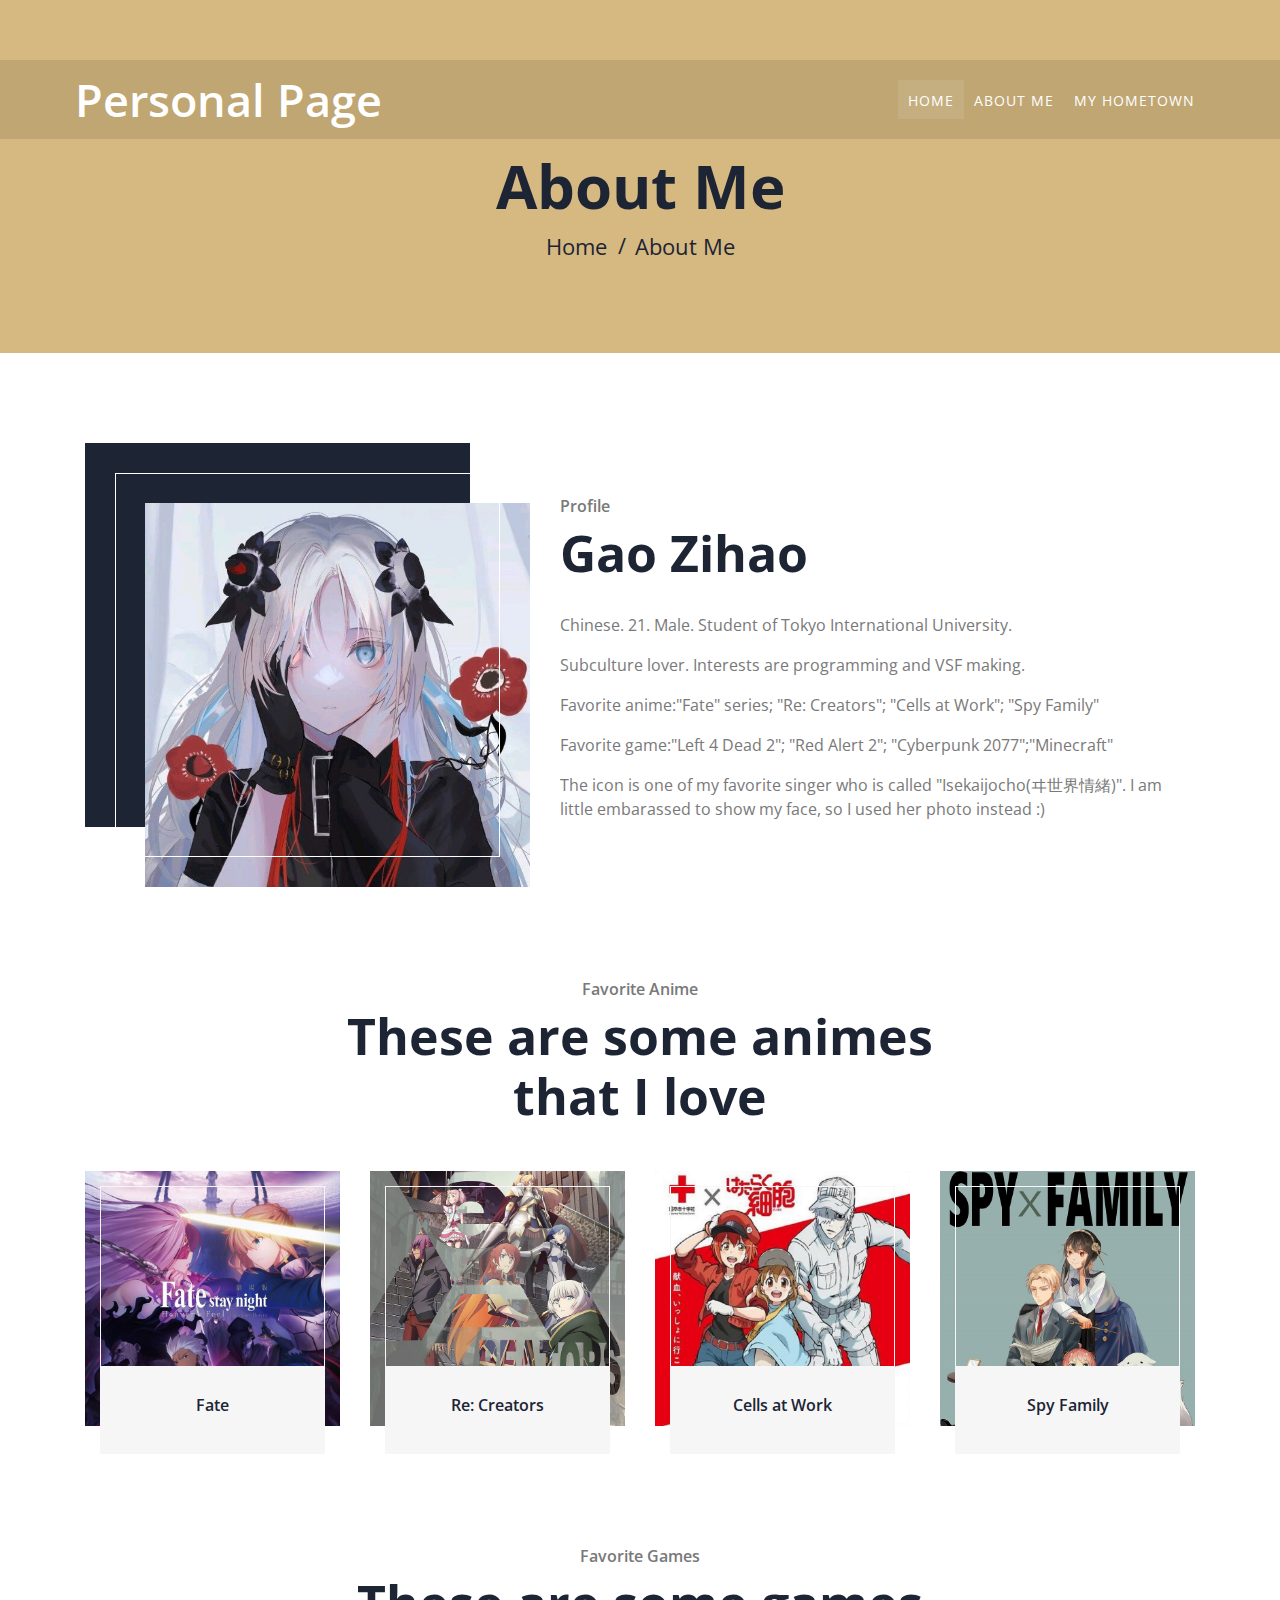
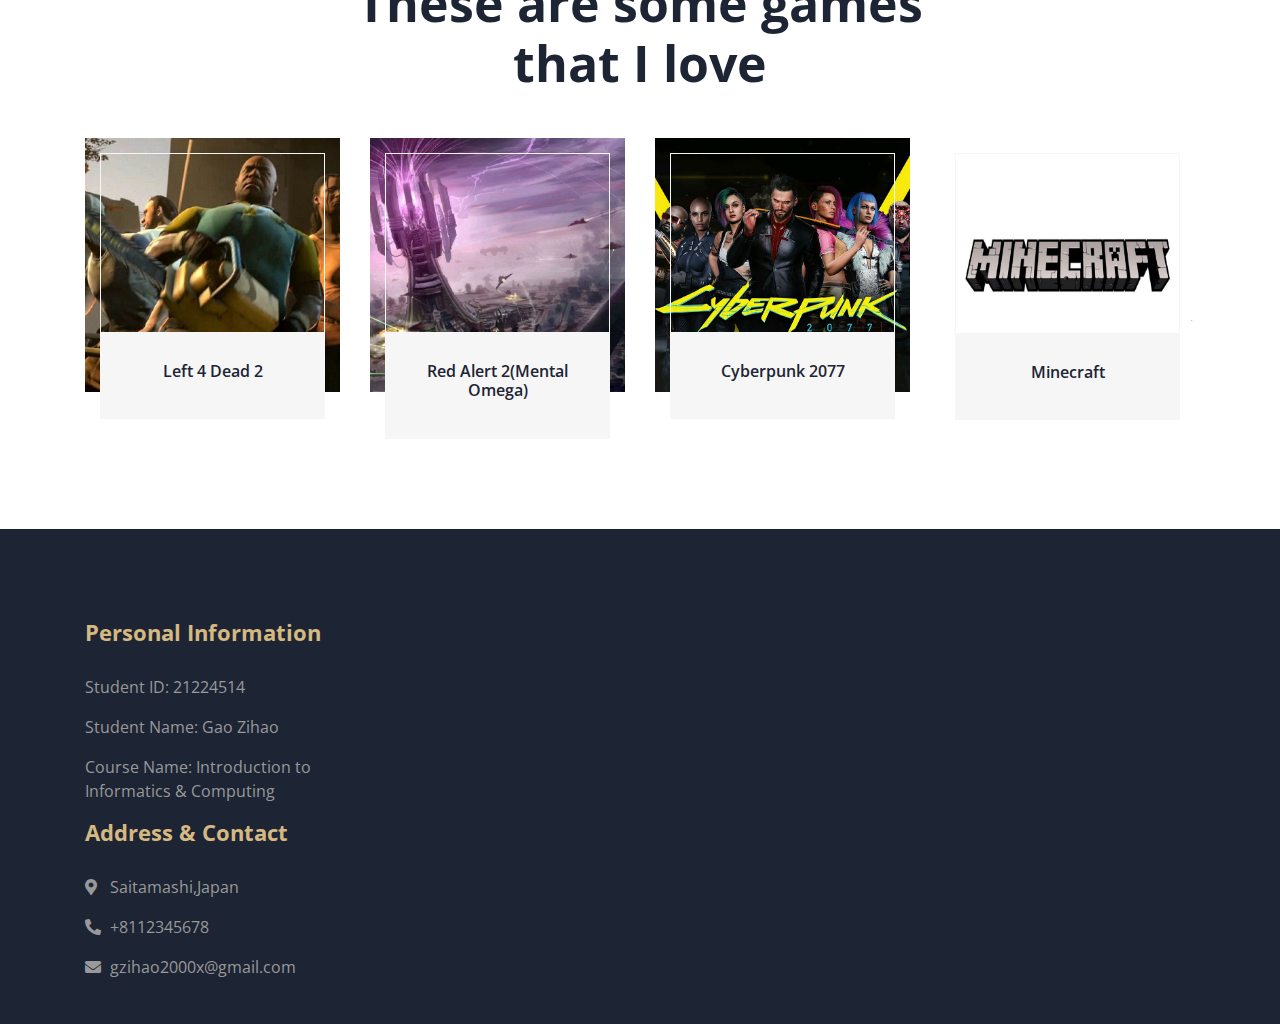
==== commit 070666b3: "Gao's site" ====
--- a/about.html
+++ b/about.html
@@ -21,63 +21,23 @@
 </head>
 <body>
 
-<div class="top-bar d-none d-md-block">
-<div class="container-fluid">
-<div class="row">
-<div class="col-md-6">
-<div class="top-bar-left">
-<div class="text">
-<h2>+8112345678</h2>
-<p>Contact</p>
-</div>
-<div class="text">
-<h2>SatouX</h2>
-<p>Nickname</p>
-</div>
-</div>
-</div>
-<div class="col-md-6">
-<div class="top-bar-right">
-<div class="social">
-<a href=""><i class="fab fa-twitter"></i></a>
-<a href=""><i class="fab fa-facebook-f"></i></a>
-<a href=""><i class="fab fa-linkedin-in"></i></a>
-<a href=""><i class="fab fa-instagram"></i></a>
-</div>
-</div>
-</div>
-</div>
-</div>
-</div>
 
 
 <div class="navbar navbar-expand-lg bg-dark navbar-dark">
-<div class="container-fluid">
-<a href="index1.html" class="navbar-brand">Personal Page<span>  </span></a>
-<button type="button" class="navbar-toggler" data-toggle="collapse" data-target="#navbarCollapse">
-<span class="navbar-toggler-icon"></span>
-</button>
-<div class="collapse navbar-collapse justify-content-between" id="navbarCollapse">
-<div class="navbar-nav ml-auto">
-<a href="index.html" class="nav-item nav-link">Home</a>
-<a href="" class="nav-item nav-link active">About</a>
-<a href="service.html" class="nav-item nav-link">Service</a>
-<a href="price.html" class="nav-item nav-link">Price</a>
-<a href="team.html" class="nav-item nav-link">Barber</a>
-<a href="portfolio.html" class="nav-item nav-link">Gallery</a>
-<div class="nav-item dropdown">
-<a href="#" class="nav-link dropdown-toggle" data-toggle="dropdown">Pages</a>
-<div class="dropdown-menu">
-<a href="blog.html" class="dropdown-item">Blog Page</a>
-<a href="single.html" class="dropdown-item">Single Page</a>
- </div>
-</div>
-<a href="contact.html" class="nav-item nav-link">Contact</a>
-</div>
-</div>
-</div>
-</div>
-
+    <div class="container-fluid">
+    <a href="index.html" class="navbar-brand">Personal Page<span></span></a>
+    <button type="button" class="navbar-toggler" data-toggle="collapse" data-target="#navbarCollapse">
+    <span class="navbar-toggler-icon"></span>
+    </button>
+    <div class="collapse navbar-collapse justify-content-between" id="navbarCollapse">
+    <div class="navbar-nav ml-auto">
+        <a href="index.html" class="nav-item nav-link active">Home</a>
+        <a href="about.html" class="nav-item nav-link">About Me</a>
+        <a href="city.html" class="nav-item nav-link">My hometown</a>
+     </div>
+    </div>
+    </div>
+    </div>
 
 <div class="page-header">
 <div class="container">
@@ -104,8 +64,8 @@
 </div>
 <div class="col-lg-7 col-md-6">
 <div class="section-header text-left">
-<p>Learn About Me</p>
-<h2>Profile</h2>
+<p>Profile</p>
+<h2>Gao Zihao</h2>
 </div>
 <div class="about-text">
 <p>
@@ -114,13 +74,14 @@
 <p>
     Subculture lover. Interests are programming and VSF making.</p>
 <p>
-    Favorite anime:"Fate" series; "Re: Creators"; "Cells at Work"
-    Favorite game:"Left 4 Dead 2"; "Red Alert 2"; "Cyberpunk 2077"
+    Favorite anime:"Fate" series; "Re: Creators"; "Cells at Work"; "Spy Family"
+</p>
+<p>
+    Favorite game:"Left 4 Dead 2"; "Red Alert 2"; "Cyberpunk 2077";"Minecraft"
 </p>
 <p>
     The icon is one of my favorite singer who is called "Isekaijocho(ヰ世界情緒)". I am little embarassed to show my face, so I used her photo instead :)
 </p>
-<a class="btn" href="">Learn More</a>
 </div>
 </div>
 </div>
@@ -131,116 +92,125 @@
 <div class="team">
 <div class="container">
 <div class="section-header text-center">
-<p>Our Barber Team</p>
-<h2>Meet Our Hair Cut Expert Barber</h2>
+<p>Favorite Anime</p>
+<h2>These are some animes that I love</h2>
 </div>
 <div class="row">
 <div class="col-lg-3 col-md-6">
 <div class="team-item">
 <div class="team-img">
-<img src="static/picture/team-1.jpg" alt="Team Image">
-</div>
-<div class="team-text">
-<h2>Adam Phillips</h2>
-<p>Master Barber</p>
-</div>
-</div>
-</div>
-<div class="col-lg-3 col-md-6">
-<div class="team-item">
-<div class="team-img">
-<img src="static/picture/team-2.jpg" alt="Team Image">
-</div>
-<div class="team-text">
-<h2>Dylan Adams</h2>
-<p>Hair Expert</p>
-</div>
-</div>
-</div>
-<div class="col-lg-3 col-md-6">
-<div class="team-item">
-<div class="team-img">
-<img src="static/picture/team-3.jpg" alt="Team Image">
-</div>
-<div class="team-text">
- <h2>Gloria Edwards</h2>
-<p>Beard Expert</p>
-</div>
-</div>
-</div>
-<div class="col-lg-3 col-md-6">
-<div class="team-item">
-<div class="team-img">
-<img src="static/picture/team-4.jpg" alt="Team Image">
-</div>
-<div class="team-text">
-<h2>Josh Dunn</h2>
-<p>Color Expert</p>
-</div>
-</div>
-</div>
-</div>
-</div>
-</div>
-
+<img src="static/picture/fate.jpeg" alt="Team Image">
+</div>
+<div class="team-text">
+<h2>Fate</h2>
+</div>
+</div>
+</div>
+<div class="col-lg-3 col-md-6">
+<div class="team-item">
+<div class="team-img">
+<img src="static/picture/rec.jpeg" alt="Team Image">
+</div>
+<div class="team-text">
+<h2>Re: Creators</h2>
+</div>
+</div>
+</div>
+<div class="col-lg-3 col-md-6">
+<div class="team-item">
+<div class="team-img">
+<img src="static/picture/cat.jpeg" alt="Team Image">
+</div>
+<div class="team-text">
+<h2>Cells at Work</h2>
+</div>
+</div>
+</div>
+<div class="col-lg-3 col-md-6">
+<div class="team-item">
+<div class="team-img">
+<img src="static/picture/spy.jpeg" alt="Team Image">
+</div>
+<div class="team-text">
+<h2>Spy Family</h2>
+</div>
+</div>
+</div>
+</div>
+</div>
+</div>
+
+<div class="team">
+    <div class="container">
+    <div class="section-header text-center">
+    <p>Favorite Games</p>
+    <h2>These are some games that I love</h2>
+    </div>
+    <div class="row">
+    <div class="col-lg-3 col-md-6">
+    <div class="team-item">
+    <div class="team-img">
+    <img src="static/picture/l4d2.jpeg" alt="Team Image">
+    </div>
+    <div class="team-text">
+    <h2>Left 4 Dead 2</h2>
+    </div>
+    </div>
+    </div>
+    <div class="col-lg-3 col-md-6">
+    <div class="team-item">
+    <div class="team-img">
+    <img src="static/picture/mo3.jpeg" alt="Team Image">
+    </div>
+    <div class="team-text">
+    <h2>Red Alert 2(Mental Omega)</h2>
+    </div>
+    </div>
+    </div>
+    <div class="col-lg-3 col-md-6">
+    <div class="team-item">
+    <div class="team-img">
+    <img src="static/picture/2077.jpeg" alt="Team Image">
+    </div>
+    <div class="team-text">
+    <h2>Cyberpunk 2077</h2>
+    </div>
+    </div>
+    </div>
+    <div class="col-lg-3 col-md-6">
+    <div class="team-item">
+    <div class="team-img">
+    <img src="static/picture/MC.jpeg" alt="Team Image">
+    </div>
+    <div class="team-text">
+    <h2>Minecraft</h2>
+    </div>
+    </div>
+    </div>
+    </div>
+    </div>
+    </div>
+    
 
 <div class="footer">
-<div class="container">
-<div class="row">
-<div class="col-lg-7">
-<div class="row">
-<div class="col-md-6">
-<div class="footer-contact">
-<h2>Salon Address</h2>
-<p><i class="fa fa-map-marker-alt"></i>123 Street, New York, USA</p>
-<p><i class="fa fa-phone-alt"></i>+012 345 67890</p>
-<p><i class="fa fa-envelope"></i><a href="email-protection.html" class="__cf_email__" data-cfemail="325b5c545d72574a535f425e571c515d5f">[email&#160;protected]</a></p>
-<div class="footer-social">
-<a href=""><i class="fab fa-twitter"></i></a>
-<a href=""><i class="fab fa-facebook-f"></i></a>
-<a href=""><i class="fab fa-youtube"></i></a>
-<a href=""><i class="fab fa-instagram"></i></a>
-<a href=""><i class="fab fa-linkedin-in"></i></a>
-</div>
-</div>
-</div>
-<div class="col-md-6">
-<div class="footer-link">
-<h2>Quick Links</h2>
-<a href="">Terms of use</a>
-<a href="">Privacy policy</a>
-<a href="">Cookies</a>
-<a href="">Help</a>
-<a href="">FQAs</a>
-</div>
-</div>
-</div>
-</div>
-<div class="col-lg-5">
-<div class="footer-newsletter">
-<h2>Newsletter</h2>
-<p>
-Lorem ipsum dolor sit amet elit. Quisque eu lectus a leo dictum nec non quam. Tortor eu placerat rhoncus, lorem quam iaculis felis, sed lacus neque id eros.
-</p>
-<div class="form">
-<input class="form-control" placeholder="Email goes here">
-<button class="btn">Submit</button>
-</div>
-</div>
-</div>
-</div>
-</div>
-<div class="container copyright">
-<div class="row">
-<div class="col-md-6">
-<p>Copyright &copy; 2022.Company name All rights reserved.<a target="_blank" href="https://sc.chinaz.com/moban/">&#x7F51;&#x9875;&#x6A21;&#x677F;</a></p>
-</div>
-<div class="col-md-6">
-
-</div>
-</div>
-</div>
-</div>
+    <div class="container">
+    <div class="row">
+    <div class="col-lg-7">
+    <div class="row">
+    <div class="col-md-6">
+    <div class="footer-contact">
+    <h2>Personal Information</h2>
+    <p>Student ID: 21224514</p>
+    <p>Student Name: Gao Zihao</p>
+    <p>Course Name: Introduction to Informatics & Computing</p>
+    <h2>Address & Contact</h2>
+    <p><i class="fa fa-map-marker-alt"></i>Saitamashi,Japan</p>
+    <p><i class="fa fa-phone-alt"></i>+8112345678</p>
+    <p><i class="fa fa-envelope"></i>gzihao2000x@gmail.com</p>
+    </div>
+    </div>
+    </div>
+    </div>
 
 <a href="#" class="back-to-top"><i class="fa fa-chevron-up"></i></a>
 
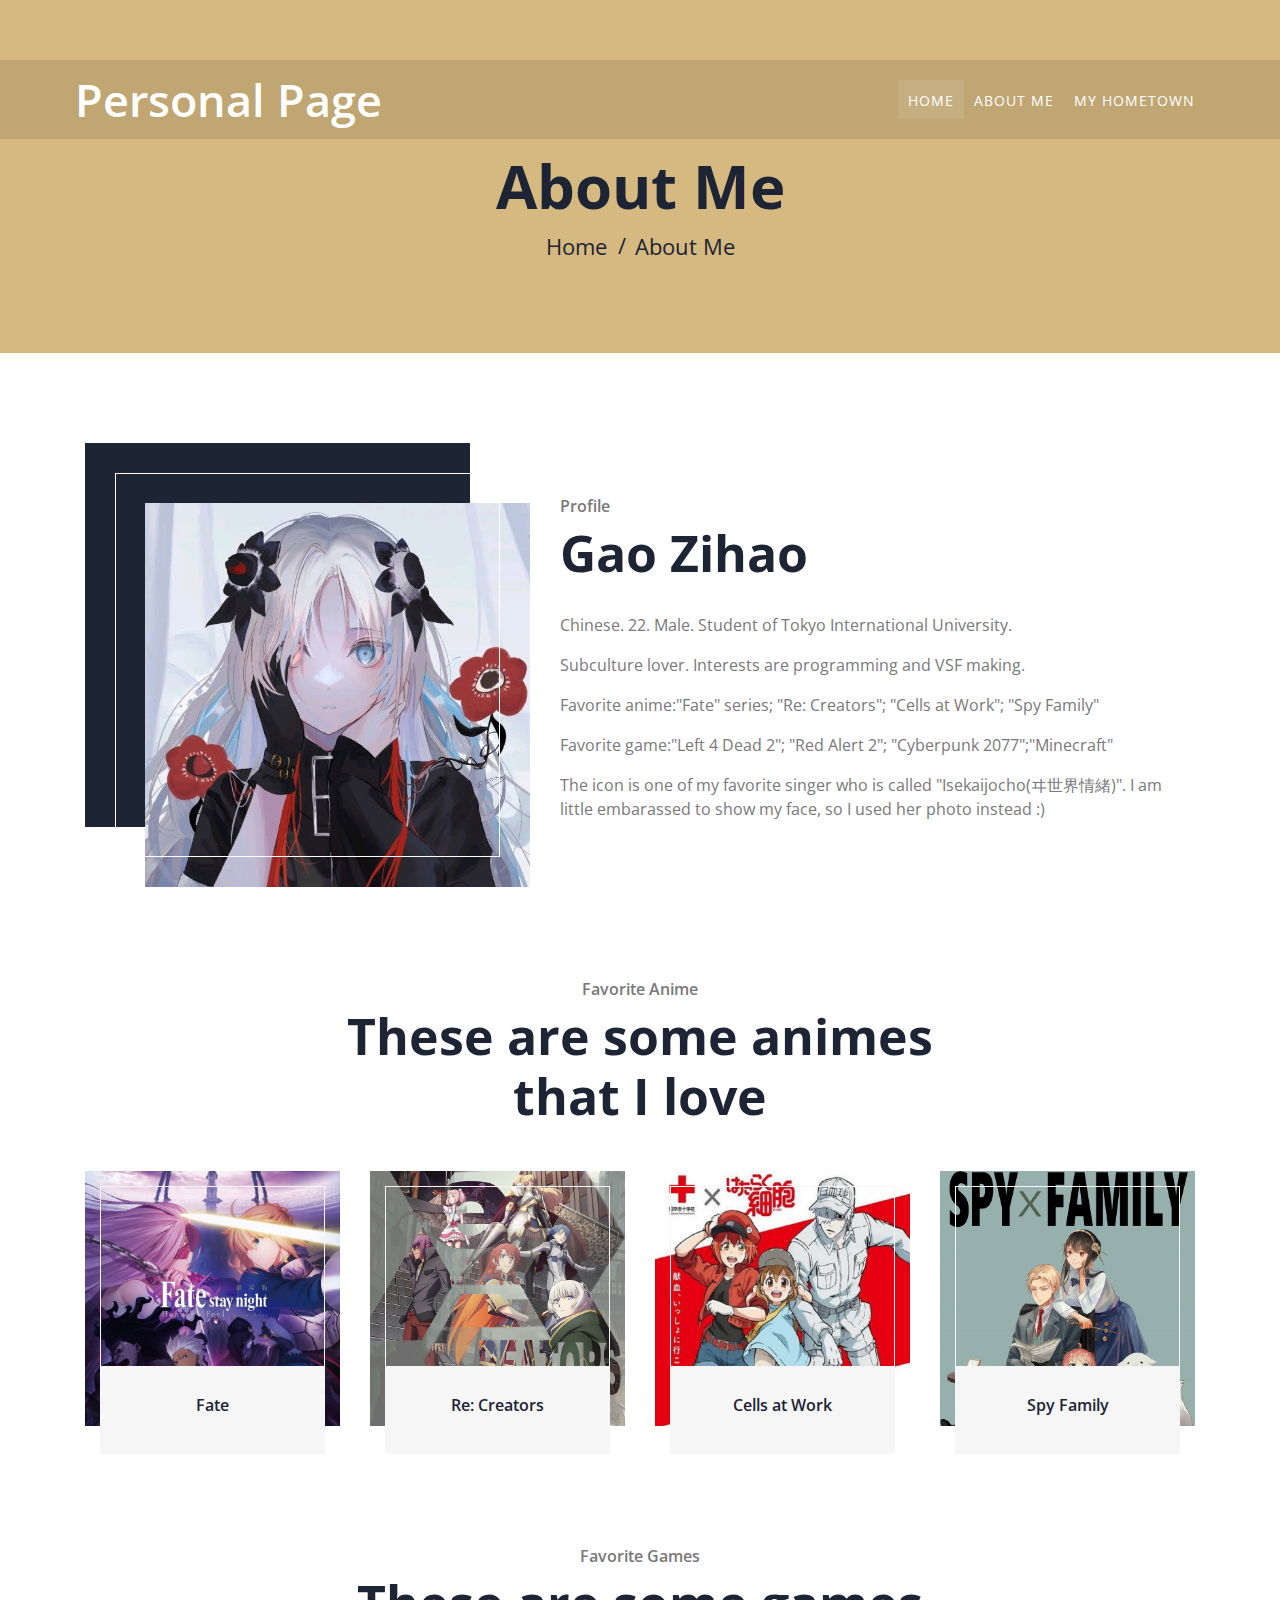
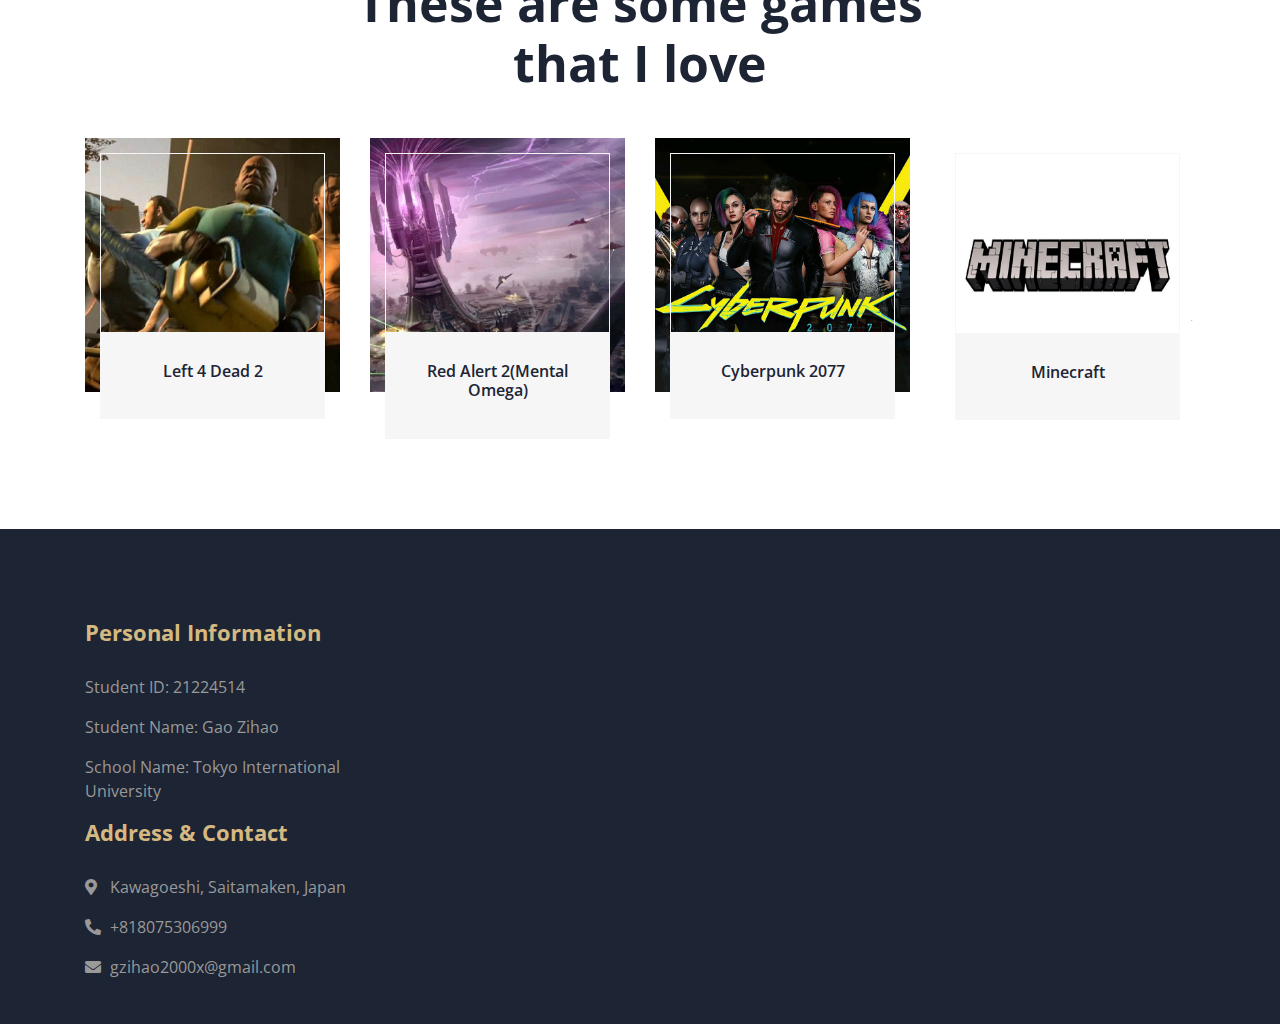
==== commit 306efaf3: "update" ====
--- a/about.html
+++ b/about.html
@@ -69,7 +69,7 @@
 </div>
 <div class="about-text">
 <p>
-    Chinese. 21. Male. Student of Tokyo International University.
+    Chinese. 22. Male. Student of Tokyo International University.
 </p>
 <p>
     Subculture lover. Interests are programming and VSF making.</p>
@@ -202,10 +202,10 @@
     <h2>Personal Information</h2>
     <p>Student ID: 21224514</p>
     <p>Student Name: Gao Zihao</p>
-    <p>Course Name: Introduction to Informatics & Computing</p>
+    <p>School Name: Tokyo International University</p>
     <h2>Address & Contact</h2>
-    <p><i class="fa fa-map-marker-alt"></i>Saitamashi,Japan</p>
-    <p><i class="fa fa-phone-alt"></i>+8112345678</p>
+    <p><i class="fa fa-map-marker-alt"></i>Kawagoeshi, Saitamaken, Japan</p>
+    <p><i class="fa fa-phone-alt"></i>+818075306999</p>
     <p><i class="fa fa-envelope"></i>gzihao2000x@gmail.com</p>
     </div>
     </div>
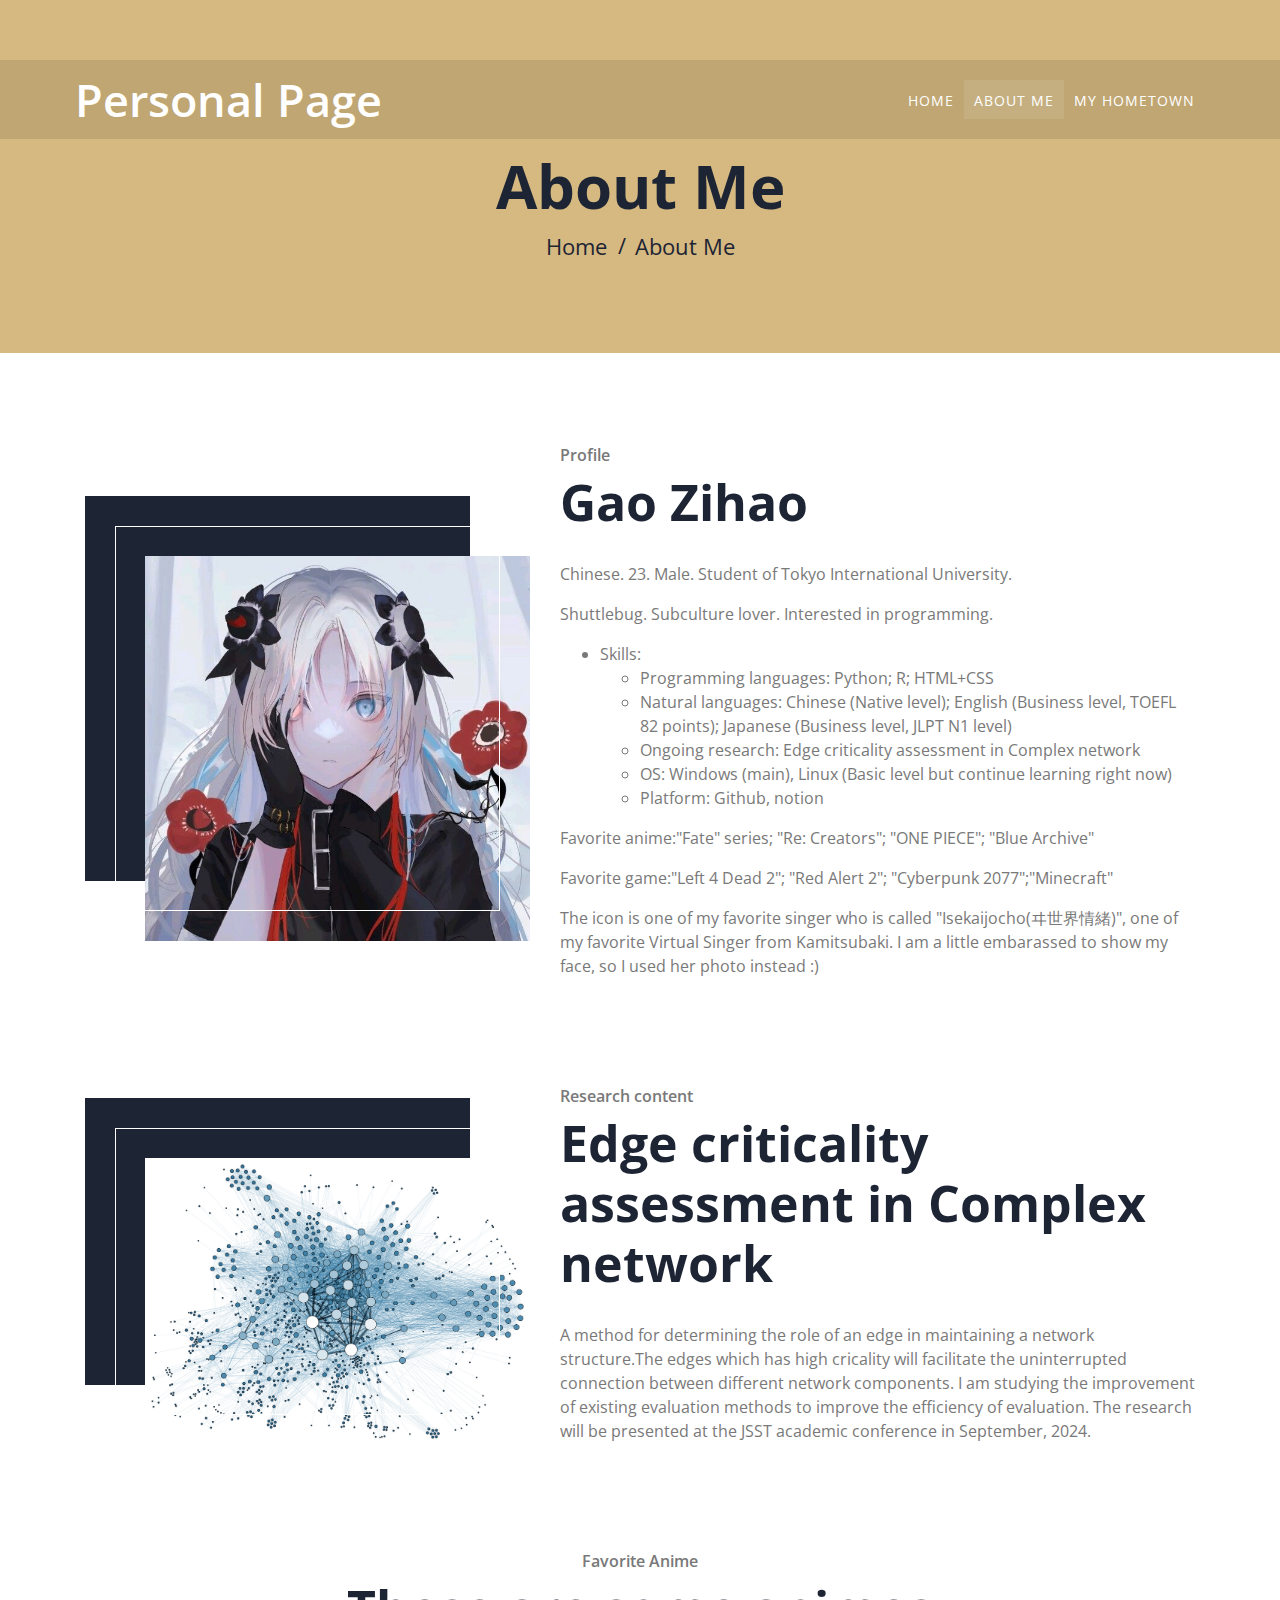
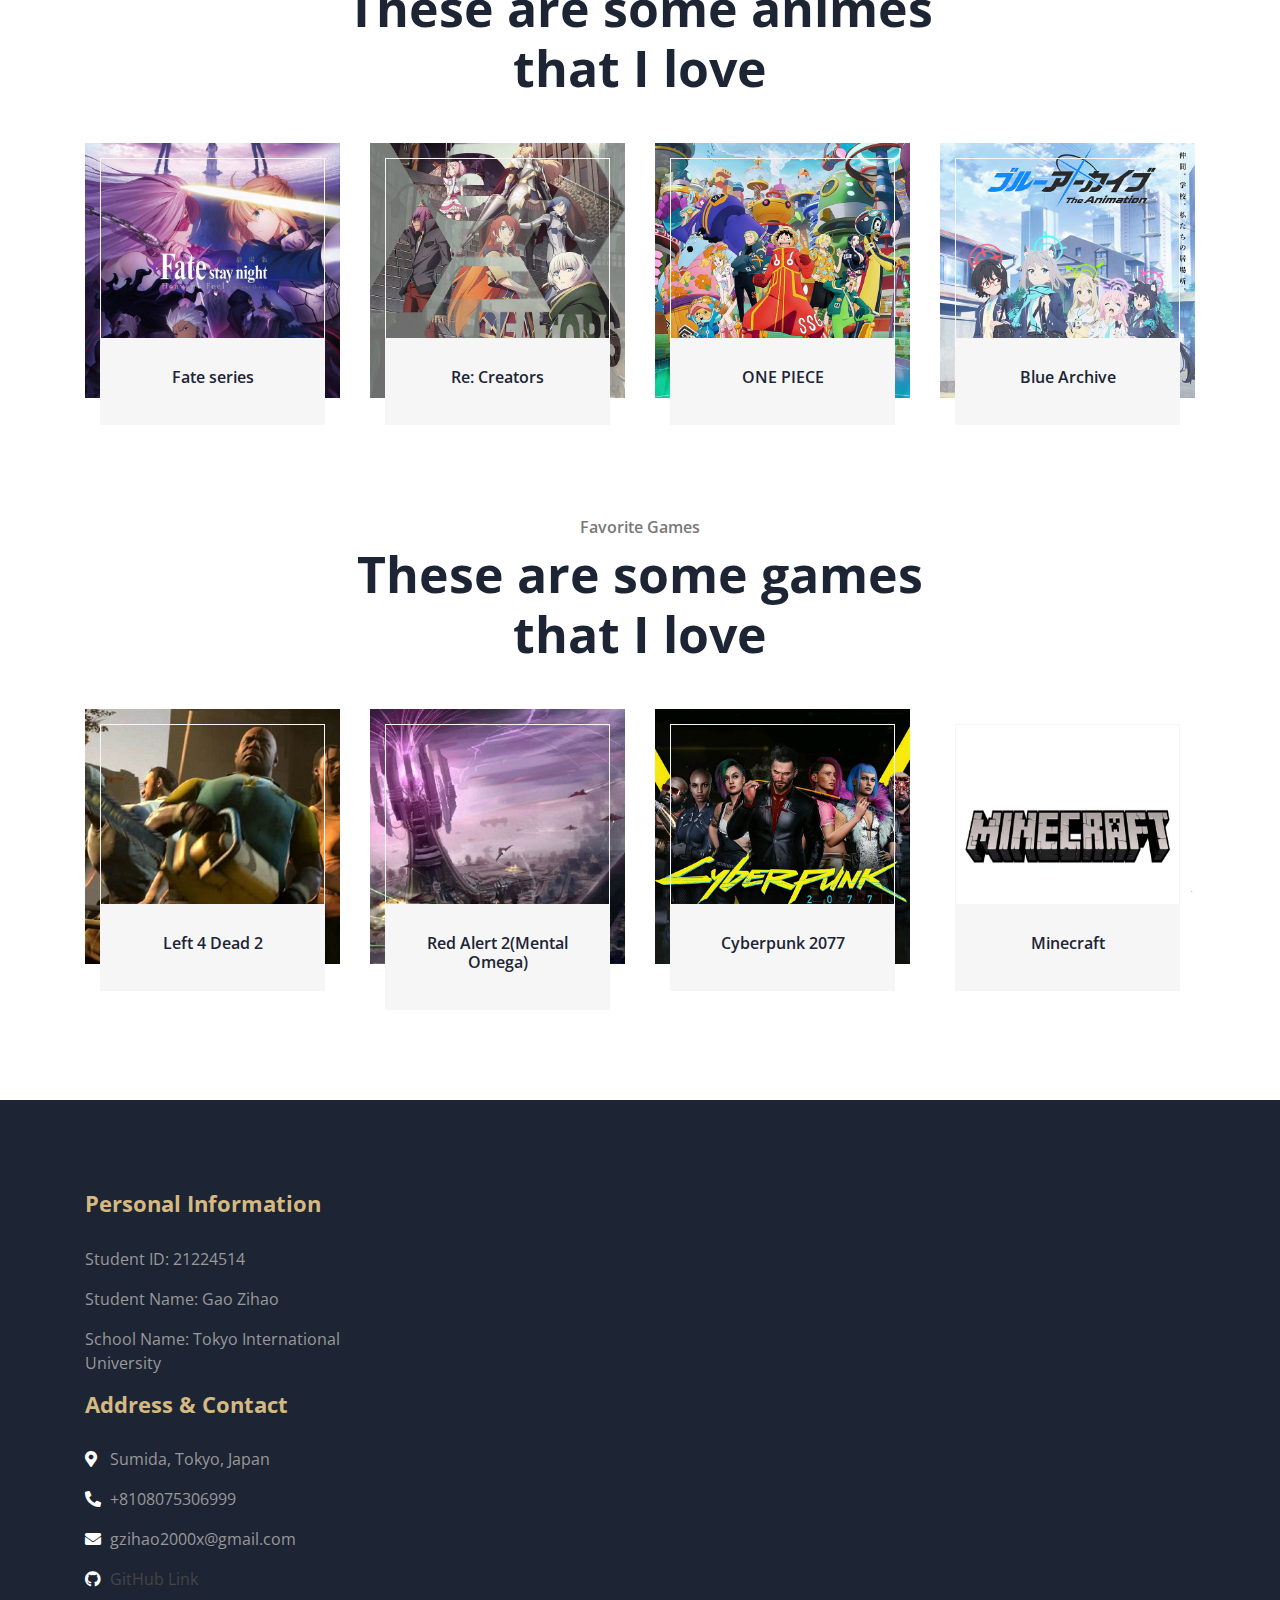
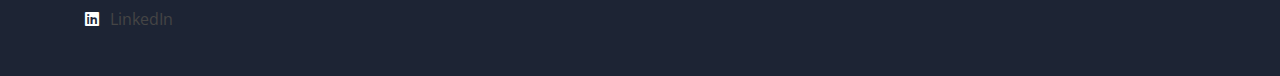
==== commit f45139a3: "Update in 7/10/24" ====
--- a/about.html
+++ b/about.html
@@ -18,6 +18,8 @@
 <link href="static/css/lightbox.min.css" rel="stylesheet">
 
 <link href="static/css/style.css" rel="stylesheet">
+<link href="static/css/style.css" rel="stylesheet">
+<link rel="stylesheet" href="https://cdnjs.cloudflare.com/ajax/libs/font-awesome/5.15.3/css/all.min.css">
 </head>
 <body>
 
@@ -31,8 +33,8 @@
     </button>
     <div class="collapse navbar-collapse justify-content-between" id="navbarCollapse">
     <div class="navbar-nav ml-auto">
-        <a href="index.html" class="nav-item nav-link active">Home</a>
-        <a href="about.html" class="nav-item nav-link">About Me</a>
+        <a href="index.html" class="nav-item nav-link">Home</a>
+        <a href="about.html" class="nav-item nav-link active">About Me</a>
         <a href="city.html" class="nav-item nav-link">My hometown</a>
      </div>
     </div>
@@ -46,8 +48,8 @@
 <h2>About Me</h2>
 </div>
 <div class="col-12">
-<a href="">Home</a>
-<a href="">About Me</a>
+<a href="index.html">Home</a>
+<a href="about.html">About Me</a>
 </div>
 </div>
 </div>
@@ -69,25 +71,62 @@
 </div>
 <div class="about-text">
 <p>
-    Chinese. 22. Male. Student of Tokyo International University.
-</p>
-<p>
-    Subculture lover. Interests are programming and VSF making.</p>
-<p>
-    Favorite anime:"Fate" series; "Re: Creators"; "Cells at Work"; "Spy Family"
+    Chinese. 23. Male. Student of Tokyo International University.
+</p>
+<p>
+    Shuttlebug. Subculture lover. Interested in programming.</p>
+<p>
+    <ul>
+        <li>Skills:</li>
+        <ul>
+          <li>Programming languages: Python; R; HTML+CSS</li>
+          <li>Natural languages: Chinese (Native level); English (Business level, TOEFL 82 points); Japanese (Business level, JLPT N1 level)</li>
+          <li>Ongoing research: Edge criticality assessment in Complex network</li>
+          <li>OS: Windows (main), Linux (Basic level but continue learning right now)</li>
+          <li>Platform: Github, notion</li>
+        </ul>
+      </ul>
+    </p>
+<p>
+    Favorite anime:"Fate" series; "Re: Creators"; "ONE PIECE"; "Blue Archive"
 </p>
 <p>
     Favorite game:"Left 4 Dead 2"; "Red Alert 2"; "Cyberpunk 2077";"Minecraft"
 </p>
 <p>
-    The icon is one of my favorite singer who is called "Isekaijocho(ヰ世界情緒)". I am little embarassed to show my face, so I used her photo instead :)
-</p>
-</div>
-</div>
-</div>
-</div>
-</div>
-
+    The icon is one of my favorite singer who is called "Isekaijocho(ヰ世界情緒)", one of my favorite Virtual Singer from Kamitsubaki. I am a little embarassed to show my face, so I used her photo instead :)
+</p>
+</div>
+</div>
+</div>
+</div>
+</div>
+
+
+<div class="about">
+    <div class="container">
+    <div class="row align-items-center">
+    <div class="col-lg-5 col-md-6">
+    <div class="about-img">
+    <img src="static/picture/CPNet.png" alt="Image">
+    </div>
+    </div>
+    <div class="col-lg-7 col-md-6">
+    <div class="section-header text-left">
+    <p>Research content</p>
+    <h2>Edge criticality assessment in Complex network</h2>
+    </div>
+    <div class="about-text">
+    <p>
+        A method for determining the role of an edge in maintaining a network structure.The edges which has high cricality will facilitate the uninterrupted connection between different network components. I am studying the improvement of existing evaluation methods to improve the efficiency of evaluation. The research will be presented at the JSST academic conference in September, 2024.
+    </p>
+    <p>
+    </p>
+    </div>
+    </div>
+    </div>
+    </div>
+    </div>
 
 <div class="team">
 <div class="container">
@@ -102,7 +141,7 @@
 <img src="static/picture/fate.jpeg" alt="Team Image">
 </div>
 <div class="team-text">
-<h2>Fate</h2>
+<h2>Fate series</h2>
 </div>
 </div>
 </div>
@@ -119,20 +158,20 @@
 <div class="col-lg-3 col-md-6">
 <div class="team-item">
 <div class="team-img">
-<img src="static/picture/cat.jpeg" alt="Team Image">
-</div>
-<div class="team-text">
-<h2>Cells at Work</h2>
-</div>
-</div>
-</div>
-<div class="col-lg-3 col-md-6">
-<div class="team-item">
-<div class="team-img">
-<img src="static/picture/spy.jpeg" alt="Team Image">
-</div>
-<div class="team-text">
-<h2>Spy Family</h2>
+<img src="static/picture/One_Piece.jpg" alt="Team Image">
+</div>
+<div class="team-text">
+<h2>ONE PIECE</h2>
+</div>
+</div>
+</div>
+<div class="col-lg-3 col-md-6">
+<div class="team-item">
+<div class="team-img">
+<img src="static/picture/bluearch.jpg" alt="Team Image">
+</div>
+<div class="team-text">
+<h2>Blue Archive</h2>
 </div>
 </div>
 </div>
@@ -204,9 +243,11 @@
     <p>Student Name: Gao Zihao</p>
     <p>School Name: Tokyo International University</p>
     <h2>Address & Contact</h2>
-    <p><i class="fa fa-map-marker-alt"></i>Kawagoeshi, Saitamaken, Japan</p>
-    <p><i class="fa fa-phone-alt"></i>+818075306999</p>
+    <p><i class="fa fa-map-marker-alt"></i>Sumida, Tokyo, Japan</p>
+    <p><i class="fa fa-phone-alt"></i>+8108075306999</p>
     <p><i class="fa fa-envelope"></i>gzihao2000x@gmail.com</p>
+    <p><i class="fab fa-github"></i><a href="https://github.com/SatouRX" target="_blank">GitHub Link</a></p>
+    <p><i class="fab fa-linkedin"></i><a href="https://www.linkedin.com/in/zihao-gao-270210262/" target="_blank">LinkedIn</a></p>
     </div>
     </div>
     </div>
--- a/static/css/style.css
+++ b/static/css/style.css
@@ -1320,6 +1320,7 @@
 
 .footer .footer-contact p i {
     width: 25px;
+    color: white;
 }
 
 .footer .footer-social {
--- a/static/css/style.css
+++ b/static/css/style.css
@@ -1320,6 +1320,7 @@
 
 .footer .footer-contact p i {
     width: 25px;
+    color: white;
 }
 
 .footer .footer-social {
